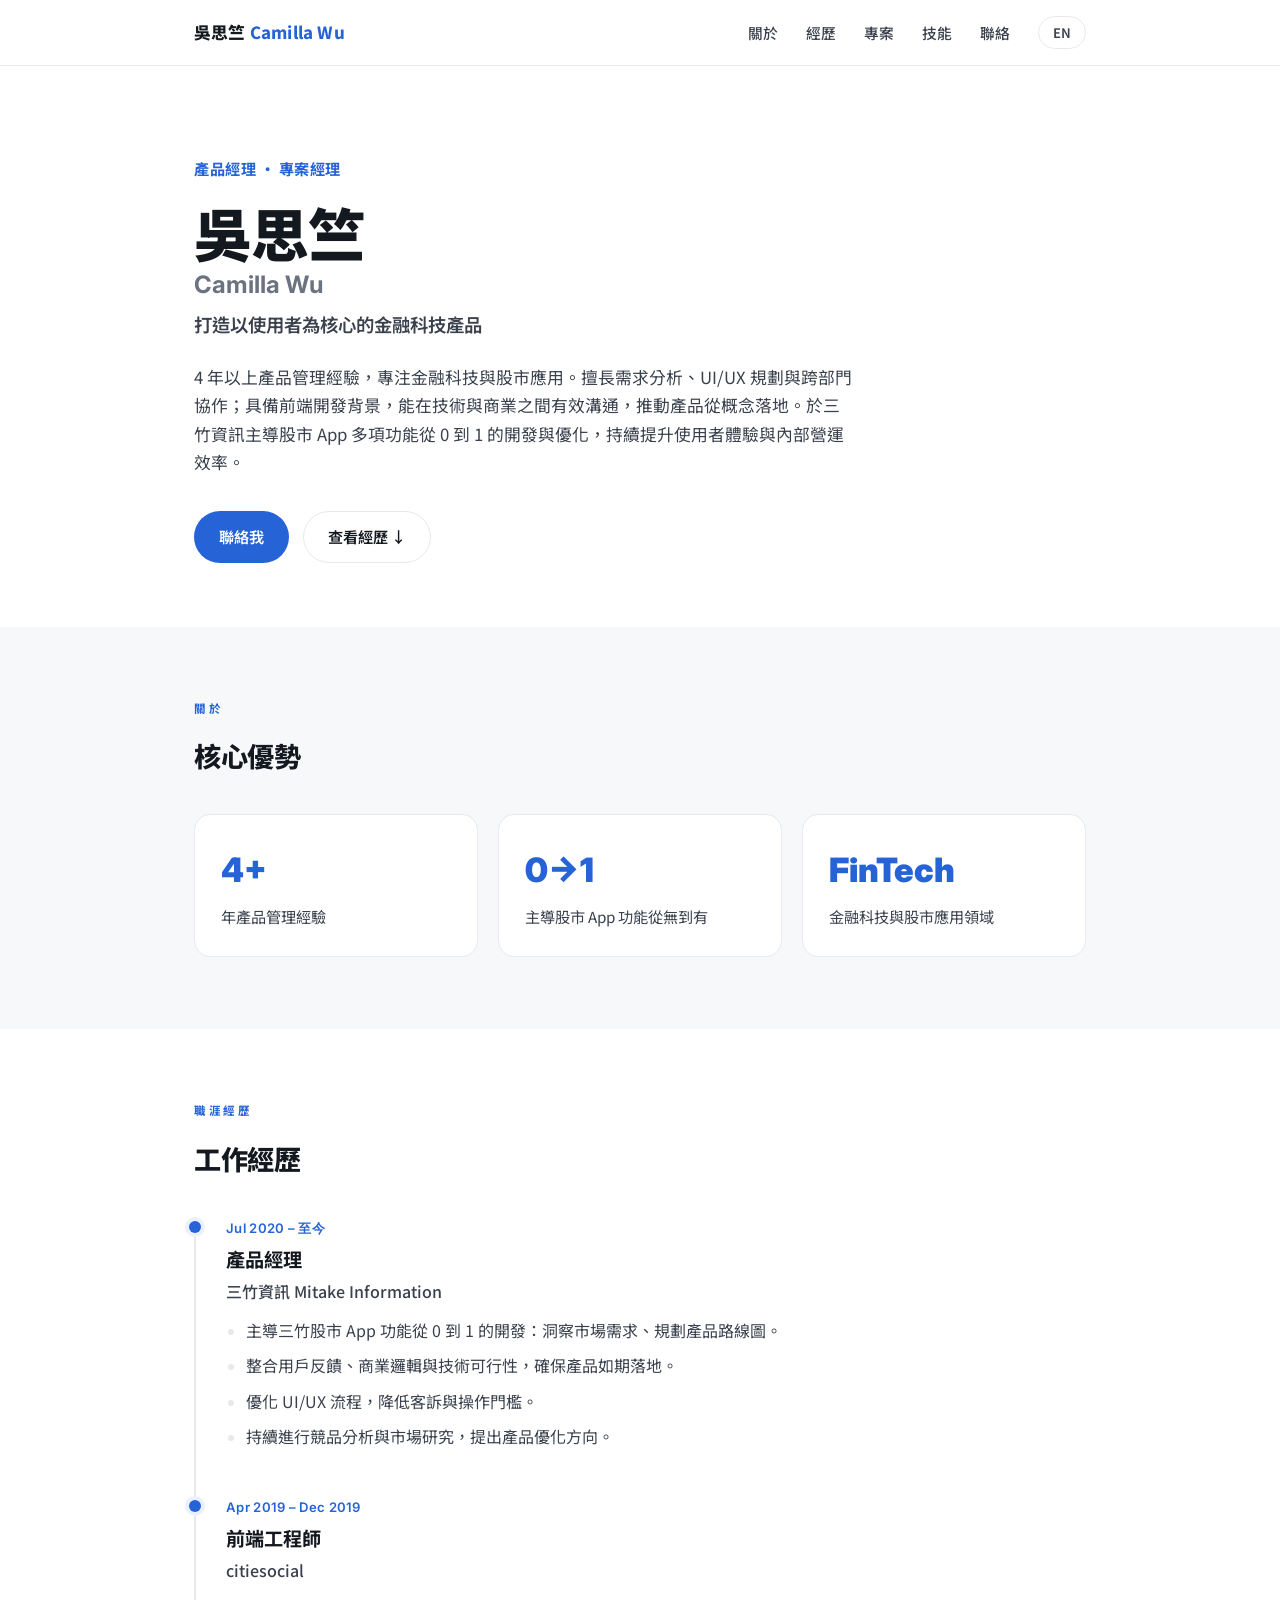
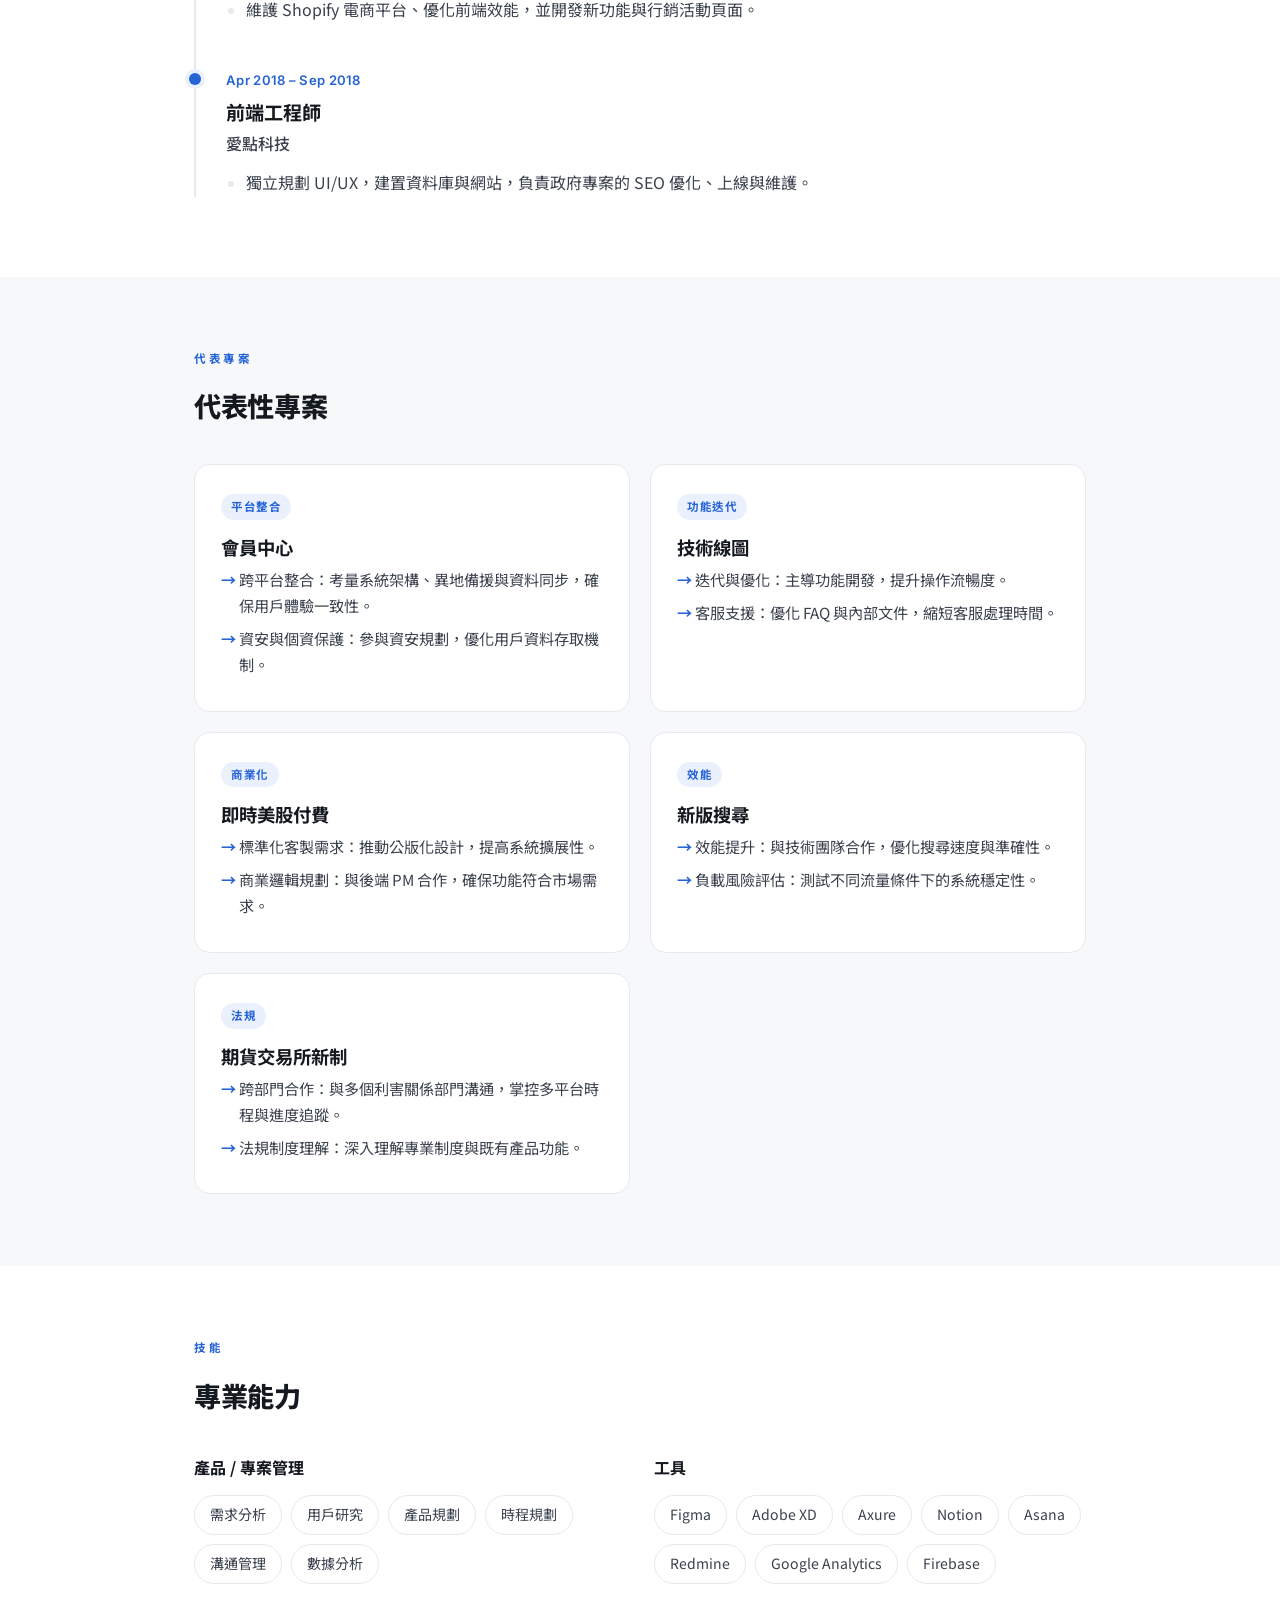
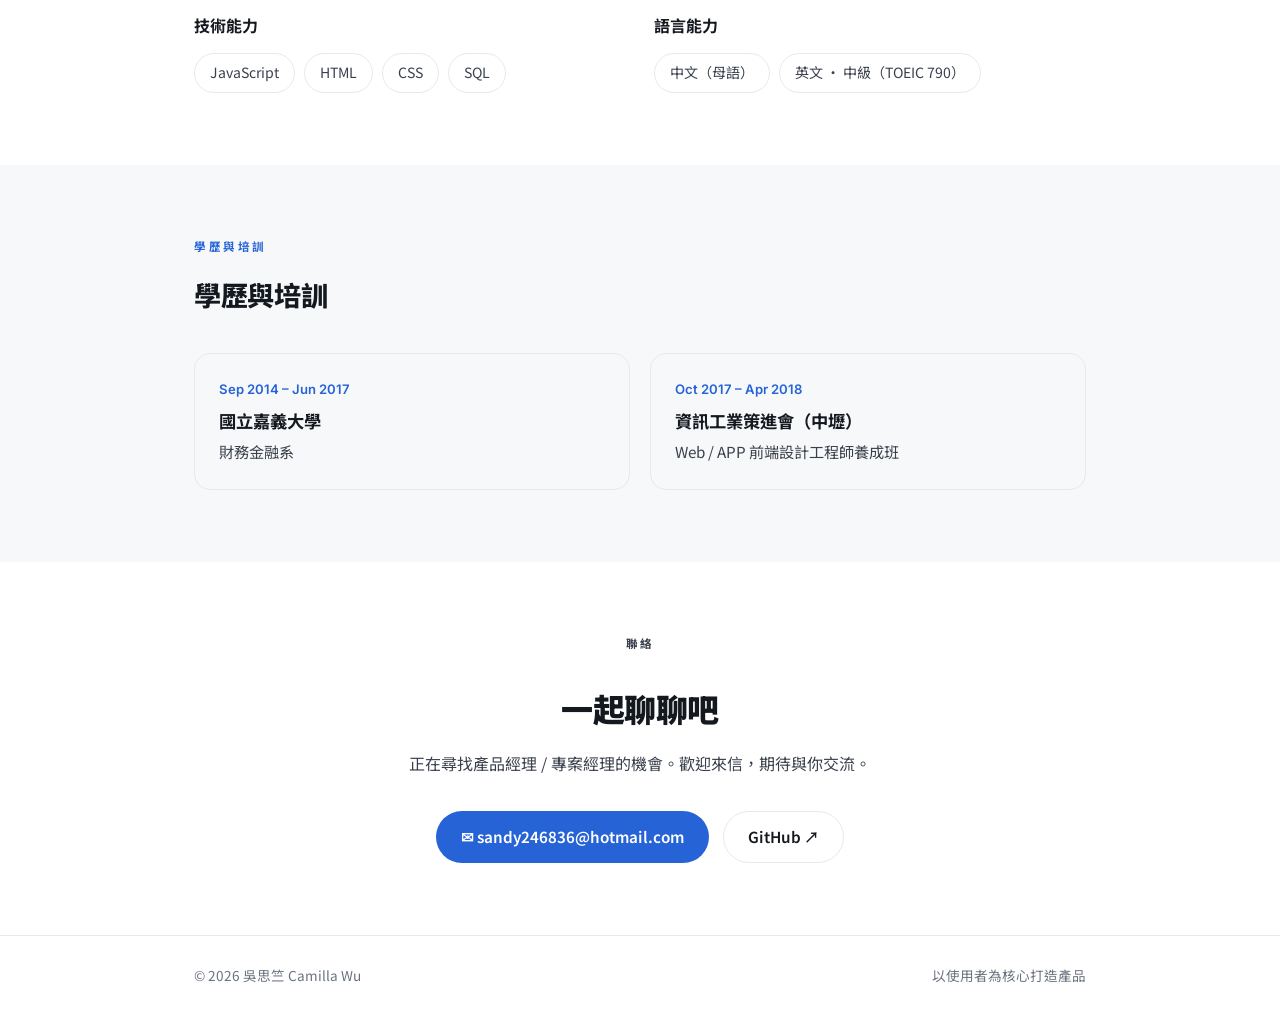
==== index.html @ 2b7de186 "Build personal portfolio site from resume Replace the nav-only skeleton with a complete, responsive " ====
<!DOCTYPE html>
<html lang="zh-Hant">
<head>
    <meta charset="UTF-8">
    <meta name="viewport" content="width=device-width, initial-scale=1.0">
    <meta name="description" content="吳思竺 Camilla Wu — 產品經理 Product Manager。4 年以上金融科技與股市應用產品管理經驗。">
    <title>吳思竺 Camilla Wu — Product Manager</title>
    <link rel="preconnect" href="https://fonts.googleapis.com">
    <link rel="preconnect" href="https://fonts.gstatic.com" crossorigin>
    <link href="https://fonts.googleapis.com/css2?family=Inter:wght@400;500;600;700;800&family=Noto+Sans+TC:wght@400;500;700;900&display=swap" rel="stylesheet">
    <style>
        :root {
            --ink: #14181f;
            --ink-soft: #3a414d;
            --muted: #6b7280;
            --line: #e7e9ee;
            --bg: #ffffff;
            --bg-alt: #f7f8fa;
            --accent: #2563d6;
            --accent-soft: #eaf1fd;
            --radius: 16px;
            --maxw: 940px;
        }
        * { margin: 0; padding: 0; box-sizing: border-box; }
        html { scroll-behavior: smooth; }
        body {
            font-family: "Noto Sans TC", "Inter", -apple-system, BlinkMacSystemFont, "Segoe UI", sans-serif;
            color: var(--ink);
            background: var(--bg);
            line-height: 1.7;
            -webkit-font-smoothing: antialiased;
            text-rendering: optimizeLegibility;
        }
        a { color: inherit; text-decoration: none; }
        ::selection { background: var(--accent-soft); }

        /* ---------- NAV ---------- */
        nav {
            position: sticky; top: 0; z-index: 50;
            background: rgba(255,255,255,0.82);
            backdrop-filter: saturate(180%) blur(12px);
            border-bottom: 1px solid var(--line);
        }
        .nav-inner {
            max-width: var(--maxw); margin: 0 auto;
            padding: 16px 24px;
            display: flex; align-items: center; justify-content: space-between;
        }
        .logo { font-weight: 800; font-size: 1.05rem; letter-spacing: .2px; }
        .logo span { color: var(--accent); }
        .nav-links { display: flex; align-items: center; gap: 28px; list-style: none; }
        .nav-links a { font-size: .92rem; font-weight: 500; color: var(--ink-soft); transition: color .2s; }
        .nav-links a:hover { color: var(--accent); }
        .lang-toggle {
            border: 1px solid var(--line); background: var(--bg);
            border-radius: 999px; padding: 6px 14px; cursor: pointer;
            font-family: inherit; font-size: .82rem; font-weight: 600; color: var(--ink-soft);
            transition: all .2s;
        }
        .lang-toggle:hover { border-color: var(--accent); color: var(--accent); }
        .nav-toggle { display: none; background: none; border: none; cursor: pointer; font-size: 1.4rem; color: var(--ink); }

        /* ---------- LAYOUT ---------- */
        section { max-width: var(--maxw); margin: 0 auto; padding: 72px 24px; }
        .eyebrow {
            text-transform: uppercase; letter-spacing: 2.5px; font-size: .72rem;
            font-weight: 700; color: var(--accent); margin-bottom: 14px;
        }
        h2.section-title { font-size: 1.7rem; font-weight: 800; margin-bottom: 36px; letter-spacing: -.3px; }

        /* ---------- HERO ---------- */
        .hero { padding-top: 90px; padding-bottom: 64px; }
        .hero .kicker { color: var(--accent); font-weight: 700; font-size: .95rem; letter-spacing: .5px; margin-bottom: 18px; }
        .hero h1 { font-size: clamp(2.4rem, 6vw, 3.6rem); line-height: 1.12; font-weight: 900; letter-spacing: -1px; margin-bottom: 10px; }
        .hero h1 .en { display: block; font-family: "Inter", sans-serif; color: var(--muted); font-weight: 700; font-size: clamp(1.1rem, 2.6vw, 1.5rem); letter-spacing: 0; margin-top: 8px; }
        .hero .role { font-size: 1.15rem; font-weight: 600; color: var(--ink-soft); margin-bottom: 22px; }
        .hero .summary { max-width: 660px; color: var(--ink-soft); font-size: 1.05rem; }
        .hero-actions { display: flex; flex-wrap: wrap; gap: 14px; margin-top: 34px; }
        .btn {
            display: inline-flex; align-items: center; gap: 8px;
            padding: 12px 24px; border-radius: 999px; font-weight: 600; font-size: .95rem;
            transition: all .2s; cursor: pointer; border: 1px solid transparent;
        }
        .btn-primary { background: var(--accent); color: #fff; }
        .btn-primary:hover { background: #1d4fb0; transform: translateY(-1px); }
        .btn-ghost { border-color: var(--line); color: var(--ink); }
        .btn-ghost:hover { border-color: var(--accent); color: var(--accent); }

        /* ---------- ABOUT / HIGHLIGHTS ---------- */
        .alt-bg { background: var(--bg-alt); max-width: 100%; }
        .alt-bg > .inner { max-width: var(--maxw); margin: 0 auto; padding: 72px 24px; }
        .highlights { display: grid; grid-template-columns: repeat(3, 1fr); gap: 20px; }
        .stat { background: var(--bg); border: 1px solid var(--line); border-radius: var(--radius); padding: 26px; }
        .stat .num { font-size: 2.1rem; font-weight: 900; color: var(--accent); font-family: "Inter", sans-serif; }
        .stat .label { font-size: .95rem; color: var(--ink-soft); margin-top: 6px; }

        /* ---------- EXPERIENCE TIMELINE ---------- */
        .timeline { position: relative; }
        .job { position: relative; padding: 0 0 38px 30px; border-left: 2px solid var(--line); }
        .job:last-child { padding-bottom: 0; }
        .job::before {
            content: ""; position: absolute; left: -7px; top: 4px;
            width: 12px; height: 12px; border-radius: 50%; background: var(--accent);
            box-shadow: 0 0 0 4px var(--accent-soft);
        }
        .job .when { font-size: .82rem; font-weight: 600; color: var(--accent); font-family: "Inter", sans-serif; letter-spacing: .3px; }
        .job h3 { font-size: 1.2rem; font-weight: 700; margin: 4px 0 2px; }
        .job .co { color: var(--ink-soft); font-weight: 500; margin-bottom: 12px; }
        .job ul { list-style: none; }
        .job li { position: relative; padding-left: 20px; margin-bottom: 8px; color: var(--ink-soft); }
        .job li::before { content: ""; position: absolute; left: 2px; top: 12px; width: 6px; height: 6px; border-radius: 50%; background: var(--line); }

        /* ---------- PROJECTS ---------- */
        .projects { display: grid; grid-template-columns: repeat(2, 1fr); gap: 20px; }
        .card {
            border: 1px solid var(--line); border-radius: var(--radius); padding: 26px;
            background: var(--bg); transition: all .25s;
        }
        .card:hover { border-color: var(--accent); transform: translateY(-3px); box-shadow: 0 12px 30px -16px rgba(37,99,214,.35); }
        .card h3 { font-size: 1.15rem; font-weight: 700; margin-bottom: 4px; }
        .card .tag { display: inline-block; font-size: .72rem; font-weight: 700; letter-spacing: .5px; text-transform: uppercase; color: var(--accent); background: var(--accent-soft); padding: 3px 10px; border-radius: 999px; margin-bottom: 12px; }
        .card ul { list-style: none; }
        .card li { position: relative; padding-left: 18px; margin-bottom: 7px; font-size: .95rem; color: var(--ink-soft); }
        .card li::before { content: "→"; position: absolute; left: 0; color: var(--accent); font-weight: 700; }

        /* ---------- SKILLS ---------- */
        .skills-grid { display: grid; grid-template-columns: repeat(2, 1fr); gap: 28px; }
        .skill-group h3 { font-size: 1rem; font-weight: 700; margin-bottom: 14px; display: flex; align-items: center; gap: 8px; }
        .chips { display: flex; flex-wrap: wrap; gap: 9px; }
        .chip { border: 1px solid var(--line); border-radius: 999px; padding: 7px 15px; font-size: .88rem; color: var(--ink-soft); background: var(--bg); transition: all .2s; }
        .chip:hover { border-color: var(--accent); color: var(--accent); }

        /* ---------- EDUCATION ---------- */
        .edu { display: grid; grid-template-columns: repeat(2, 1fr); gap: 20px; }
        .edu-item { border: 1px solid var(--line); border-radius: var(--radius); padding: 24px; }
        .edu-item .when { font-size: .82rem; font-weight: 600; color: var(--accent); font-family: "Inter", sans-serif; }
        .edu-item h3 { font-size: 1.08rem; font-weight: 700; margin: 6px 0 3px; }
        .edu-item p { color: var(--ink-soft); font-size: .95rem; }

        /* ---------- CONTACT ---------- */
        .contact { text-align: center; }
        .contact h2 { font-size: 2rem; font-weight: 900; letter-spacing: -.5px; margin-bottom: 14px; }
        .contact p { color: var(--ink-soft); max-width: 520px; margin: 0 auto 28px; }

        /* ---------- FOOTER ---------- */
        footer { border-top: 1px solid var(--line); }
        .footer-inner { max-width: var(--maxw); margin: 0 auto; padding: 28px 24px; display: flex; justify-content: space-between; align-items: center; color: var(--muted); font-size: .85rem; flex-wrap: wrap; gap: 10px; }

        /* ---------- LANG ---------- */
        [data-en] .zh { display: none; }
        [data-en] .en-only { display: revert; }
        .en-only { display: none; }

        /* ---------- REVEAL ---------- */
        .reveal { opacity: 0; transform: translateY(16px); transition: opacity .6s ease, transform .6s ease; }
        .reveal.in { opacity: 1; transform: none; }

        /* ---------- RESPONSIVE ---------- */
        @media (max-width: 760px) {
            .nav-links { position: fixed; inset: 60px 0 auto 0; flex-direction: column; background: var(--bg); border-bottom: 1px solid var(--line); padding: 20px 24px; gap: 18px; display: none; }
            .nav-links.open { display: flex; }
            .nav-toggle { display: block; }
            .highlights, .projects, .skills-grid, .edu { grid-template-columns: 1fr; }
            section, .alt-bg > .inner { padding: 56px 22px; }
        }
    </style>
</head>
<body>
    <nav>
        <div class="nav-inner">
            <a href="#top" class="logo">吳思竺 <span>Camilla Wu</span></a>
            <button class="nav-toggle" aria-label="Menu" id="navToggle">☰</button>
            <ul class="nav-links" id="navLinks">
                <li><a href="#about"><span class="zh">關於</span><span class="en-only">About</span></a></li>
                <li><a href="#experience"><span class="zh">經歷</span><span class="en-only">Experience</span></a></li>
                <li><a href="#projects"><span class="zh">專案</span><span class="en-only">Projects</span></a></li>
                <li><a href="#skills"><span class="zh">技能</span><span class="en-only">Skills</span></a></li>
                <li><a href="#contact"><span class="zh">聯絡</span><span class="en-only">Contact</span></a></li>
                <li><button class="lang-toggle" id="langToggle">EN</button></li>
            </ul>
        </div>
    </nav>

    <!-- HERO -->
    <section class="hero" id="top">
        <p class="kicker reveal"><span class="zh">產品經理 · 專案經理</span><span class="en-only">Product Manager · Project Manager</span></p>
        <h1 class="reveal">
            <span class="zh">吳思竺</span><span class="en-only">Camilla Wu</span>
            <span class="en zh">Camilla Wu</span>
        </h1>
        <p class="role reveal"><span class="zh">打造以使用者為核心的金融科技產品</span><span class="en-only">Building user-centred fintech products</span></p>
        <p class="summary reveal">
            <span class="zh">4 年以上產品管理經驗，專注金融科技與股市應用。擅長需求分析、UI/UX 規劃與跨部門協作；具備前端開發背景，能在技術與商業之間有效溝通，推動產品從概念落地。於三竹資訊主導股市 App 多項功能從 0 到 1 的開發與優化，持續提升使用者體驗與內部營運效率。</span>
            <span class="en-only">Product manager with 4+ years of experience across fintech and stock-market applications. I specialise in requirement analysis, UI/UX planning, and cross-functional collaboration. With a front-end engineering background, I bridge technical and business needs to ship products from concept to launch — leading the 0-to-1 development and optimisation of multiple features for a stock-trading app at Mitake Information.</span>
        </p>
        <div class="hero-actions reveal">
            <a href="#contact" class="btn btn-primary"><span class="zh">聯絡我</span><span class="en-only">Get in touch</span></a>
            <a href="#experience" class="btn btn-ghost"><span class="zh">查看經歷 ↓</span><span class="en-only">View experience ↓</span></a>
        </div>
    </section>

    <!-- HIGHLIGHTS -->
    <div class="alt-bg" id="about">
        <div class="inner">
            <p class="eyebrow reveal"><span class="zh">關於</span><span class="en-only">About</span></p>
            <h2 class="section-title reveal"><span class="zh">核心優勢</span><span class="en-only">At a glance</span></h2>
            <div class="highlights">
                <div class="stat reveal">
                    <div class="num">4+</div>
                    <div class="label"><span class="zh">年產品管理經驗</span><span class="en-only">years in product management</span></div>
                </div>
                <div class="stat reveal">
                    <div class="num">0→1</div>
                    <div class="label"><span class="zh">主導股市 App 功能從無到有</span><span class="en-only">led features from scratch to launch</span></div>
                </div>
                <div class="stat reveal">
                    <div class="num">FinTech</div>
                    <div class="label"><span class="zh">金融科技與股市應用領域</span><span class="en-only">fintech & stock-market domain</span></div>
                </div>
            </div>
        </div>
    </div>

    <!-- EXPERIENCE -->
    <section id="experience">
        <p class="eyebrow reveal"><span class="zh">職涯經歷</span><span class="en-only">Experience</span></p>
        <h2 class="section-title reveal"><span class="zh">工作經歷</span><span class="en-only">Where I've worked</span></h2>
        <div class="timeline">
            <div class="job reveal">
                <div class="when">Jul 2020 – <span class="zh">至今</span><span class="en-only">Present</span></div>
                <h3><span class="zh">產品經理</span><span class="en-only">Product Manager</span></h3>
                <div class="co"><span class="zh">三竹資訊 Mitake Information</span><span class="en-only">Mitake Information</span></div>
                <ul>
                    <li><span class="zh">主導三竹股市 App 功能從 0 到 1 的開發：洞察市場需求、規劃產品路線圖。</span><span class="en-only">Led 0-to-1 development of features for the Mitake stock app — surfacing market needs and owning the product roadmap.</span></li>
                    <li><span class="zh">整合用戶反饋、商業邏輯與技術可行性，確保產品如期落地。</span><span class="en-only">Balanced user feedback, business logic, and technical feasibility to ship on schedule.</span></li>
                    <li><span class="zh">優化 UI/UX 流程，降低客訴與操作門檻。</span><span class="en-only">Refined UI/UX flows, reducing support tickets and friction for users.</span></li>
                    <li><span class="zh">持續進行競品分析與市場研究，提出產品優化方向。</span><span class="en-only">Ran ongoing competitive analysis and market research to drive product improvements.</span></li>
                </ul>
            </div>
            <div class="job reveal">
                <div class="when">Apr 2019 – Dec 2019</div>
                <h3><span class="zh">前端工程師</span><span class="en-only">Front-End Engineer</span></h3>
                <div class="co">citiesocial</div>
                <ul>
                    <li><span class="zh">維護 Shopify 電商平台、優化前端效能，並開發新功能與行銷活動頁面。</span><span class="en-only">Maintained a Shopify e-commerce platform, optimised front-end performance, and built new features and campaign pages.</span></li>
                </ul>
            </div>
            <div class="job reveal">
                <div class="when">Apr 2018 – Sep 2018</div>
                <h3><span class="zh">前端工程師</span><span class="en-only">Front-End Engineer</span></h3>
                <div class="co"><span class="zh">愛點科技</span><span class="en-only">iDott</span></div>
                <ul>
                    <li><span class="zh">獨立規劃 UI/UX，建置資料庫與網站，負責政府專案的 SEO 優化、上線與維護。</span><span class="en-only">Independently designed UI/UX, built the database and website, and handled SEO, launch, and maintenance for a government project.</span></li>
                </ul>
            </div>
        </div>
    </section>

    <!-- PROJECTS -->
    <div class="alt-bg" id="projects">
        <div class="inner">
            <p class="eyebrow reveal"><span class="zh">代表專案</span><span class="en-only">Selected work</span></p>
            <h2 class="section-title reveal"><span class="zh">代表性專案</span><span class="en-only">Featured projects</span></h2>
            <div class="projects">
                <div class="card reveal">
                    <span class="tag"><span class="zh">平台整合</span><span class="en-only">Platform</span></span>
                    <h3><span class="zh">會員中心</span><span class="en-only">Member Center</span></h3>
                    <ul>
                        <li><span class="zh">跨平台整合：考量系統架構、異地備援與資料同步，確保用戶體驗一致性。</span><span class="en-only">Cross-platform integration — accounting for architecture, disaster recovery, and data sync for a consistent experience.</span></li>
                        <li><span class="zh">資安與個資保護：參與資安規劃，優化用戶資料存取機制。</span><span class="en-only">Contributed to security planning and improved how user data is accessed and protected.</span></li>
                    </ul>
                </div>
                <div class="card reveal">
                    <span class="tag"><span class="zh">功能迭代</span><span class="en-only">Iteration</span></span>
                    <h3><span class="zh">技術線圖</span><span class="en-only">Technical Charts</span></h3>
                    <ul>
                        <li><span class="zh">迭代與優化：主導功能開發，提升操作流暢度。</span><span class="en-only">Led iterative feature development to make interactions smoother.</span></li>
                        <li><span class="zh">客服支援：優化 FAQ 與內部文件，縮短客服處理時間。</span><span class="en-only">Improved FAQs and internal docs, cutting support handling time.</span></li>
                    </ul>
                </div>
                <div class="card reveal">
                    <span class="tag"><span class="zh">商業化</span><span class="en-only">Monetisation</span></span>
                    <h3><span class="zh">即時美股付費</span><span class="en-only">Real-Time US Stocks (Paid)</span></h3>
                    <ul>
                        <li><span class="zh">標準化客製需求：推動公版化設計，提高系統擴展性。</span><span class="en-only">Standardised custom requests through a reusable template design to improve scalability.</span></li>
                        <li><span class="zh">商業邏輯規劃：與後端 PM 合作，確保功能符合市場需求。</span><span class="en-only">Partnered with the back-end PM to align business logic with market demand.</span></li>
                    </ul>
                </div>
                <div class="card reveal">
                    <span class="tag"><span class="zh">效能</span><span class="en-only">Performance</span></span>
                    <h3><span class="zh">新版搜尋</span><span class="en-only">New Search</span></h3>
                    <ul>
                        <li><span class="zh">效能提升：與技術團隊合作，優化搜尋速度與準確性。</span><span class="en-only">Worked with engineering to improve search speed and accuracy.</span></li>
                        <li><span class="zh">負載風險評估：測試不同流量條件下的系統穩定性。</span><span class="en-only">Assessed load risk by testing stability under varying traffic conditions.</span></li>
                    </ul>
                </div>
                <div class="card reveal">
                    <span class="tag"><span class="zh">法規</span><span class="en-only">Compliance</span></span>
                    <h3><span class="zh">期貨交易所新制</span><span class="en-only">Futures Exchange Regulation</span></h3>
                    <ul>
                        <li><span class="zh">跨部門合作：與多個利害關係部門溝通，掌控多平台時程與進度追蹤。</span><span class="en-only">Coordinated multiple stakeholder teams, owning multi-platform timelines and progress tracking.</span></li>
                        <li><span class="zh">法規制度理解：深入理解專業制度與既有產品功能。</span><span class="en-only">Built deep understanding of the new regulation and existing product capabilities.</span></li>
                    </ul>
                </div>
            </div>
        </div>
    </div>

    <!-- SKILLS -->
    <section id="skills">
        <p class="eyebrow reveal"><span class="zh">技能</span><span class="en-only">Skills</span></p>
        <h2 class="section-title reveal"><span class="zh">專業能力</span><span class="en-only">What I bring</span></h2>
        <div class="skills-grid">
            <div class="skill-group reveal">
                <h3><span class="zh">產品 / 專案管理</span><span class="en-only">Product / Project Management</span></h3>
                <div class="chips">
                    <span class="chip"><span class="zh">需求分析</span><span class="en-only">Requirement analysis</span></span>
                    <span class="chip"><span class="zh">用戶研究</span><span class="en-only">User research</span></span>
                    <span class="chip"><span class="zh">產品規劃</span><span class="en-only">Product planning</span></span>
                    <span class="chip"><span class="zh">時程規劃</span><span class="en-only">Roadmapping</span></span>
                    <span class="chip"><span class="zh">溝通管理</span><span class="en-only">Stakeholder comms</span></span>
                    <span class="chip"><span class="zh">數據分析</span><span class="en-only">Data analysis</span></span>
                </div>
            </div>
            <div class="skill-group reveal">
                <h3><span class="zh">工具</span><span class="en-only">Tools</span></h3>
                <div class="chips">
                    <span class="chip">Figma</span>
                    <span class="chip">Adobe XD</span>
                    <span class="chip">Axure</span>
                    <span class="chip">Notion</span>
                    <span class="chip">Asana</span>
                    <span class="chip">Redmine</span>
                    <span class="chip">Google Analytics</span>
                    <span class="chip">Firebase</span>
                </div>
            </div>
            <div class="skill-group reveal">
                <h3><span class="zh">技術能力</span><span class="en-only">Technical</span></h3>
                <div class="chips">
                    <span class="chip">JavaScript</span>
                    <span class="chip">HTML</span>
                    <span class="chip">CSS</span>
                    <span class="chip">SQL</span>
                </div>
            </div>
            <div class="skill-group reveal">
                <h3><span class="zh">語言能力</span><span class="en-only">Languages</span></h3>
                <div class="chips">
                    <span class="chip"><span class="zh">中文（母語）</span><span class="en-only">Mandarin (Native)</span></span>
                    <span class="chip"><span class="zh">英文 · 中級（TOEIC 790）</span><span class="en-only">English · Intermediate (TOEIC 790)</span></span>
                </div>
            </div>
        </div>
    </section>

    <!-- EDUCATION -->
    <div class="alt-bg">
        <div class="inner">
            <p class="eyebrow reveal"><span class="zh">學歷與培訓</span><span class="en-only">Education</span></p>
            <h2 class="section-title reveal"><span class="zh">學歷與培訓</span><span class="en-only">Education & training</span></h2>
            <div class="edu">
                <div class="edu-item reveal">
                    <div class="when">Sep 2014 – Jun 2017</div>
                    <h3><span class="zh">國立嘉義大學</span><span class="en-only">National Chiayi University</span></h3>
                    <p><span class="zh">財務金融系</span><span class="en-only">B.B.A. in Finance</span></p>
                </div>
                <div class="edu-item reveal">
                    <div class="when">Oct 2017 – Apr 2018</div>
                    <h3><span class="zh">資訊工業策進會（中壢）</span><span class="en-only">Institute for Information Industry (Zhongli)</span></h3>
                    <p><span class="zh">Web / APP 前端設計工程師養成班</span><span class="en-only">Web / App Front-End Engineer Program</span></p>
                </div>
            </div>
        </div>
    </div>

    <!-- CONTACT -->
    <section class="contact" id="contact">
        <p class="eyebrow reveal"><span class="zh">聯絡</span><span class="en-only">Contact</span></p>
        <h2 class="reveal"><span class="zh">一起聊聊吧</span><span class="en-only">Let's talk</span></h2>
        <p class="reveal"><span class="zh">正在尋找產品經理 / 專案經理的機會。歡迎來信，期待與你交流。</span><span class="en-only">Open to product / project management opportunities. Feel free to reach out — I'd love to connect.</span></p>
        <div class="hero-actions reveal" style="justify-content:center;">
            <a href="mailto:sandy246836@hotmail.com" class="btn btn-primary">✉ sandy246836@hotmail.com</a>
            <a href="https://github.com/CamillaWu" target="_blank" rel="noopener" class="btn btn-ghost">GitHub ↗</a>
        </div>
    </section>

    <footer>
        <div class="footer-inner">
            <span>© <span id="year"></span> 吳思竺 Camilla Wu</span>
            <span><span class="zh">以使用者為核心打造產品</span><span class="en-only">Built with care.</span></span>
        </div>
    </footer>

    <script>
        // Year
        document.getElementById('year').textContent = new Date().getFullYear();

        // Mobile nav
        const navToggle = document.getElementById('navToggle');
        const navLinks = document.getElementById('navLinks');
        navToggle.addEventListener('click', () => navLinks.classList.toggle('open'));
        navLinks.querySelectorAll('a').forEach(a => a.addEventListener('click', () => navLinks.classList.remove('open')));

        // Language toggle (persisted)
        const langToggle = document.getElementById('langToggle');
        function setLang(en) {
            const html = document.documentElement;
            if (en) { html.setAttribute('data-en', ''); html.setAttribute('lang', 'en'); langToggle.textContent = '中'; }
            else { html.removeAttribute('data-en'); html.setAttribute('lang', 'zh-Hant'); langToggle.textContent = 'EN'; }
            try { localStorage.setItem('lang', en ? 'en' : 'zh'); } catch (e) {}
        }
        langToggle.addEventListener('click', () => setLang(!document.documentElement.hasAttribute('data-en')));
        try { if (localStorage.getItem('lang') === 'en') setLang(true); } catch (e) {}

        // Scroll reveal
        const io = new IntersectionObserver((entries) => {
            entries.forEach(e => { if (e.isIntersecting) { e.target.classList.add('in'); io.unobserve(e.target); } });
        }, { threshold: 0.12 });
        document.querySelectorAll('.reveal').forEach(el => io.observe(el));
    </script>
</body>
</html>
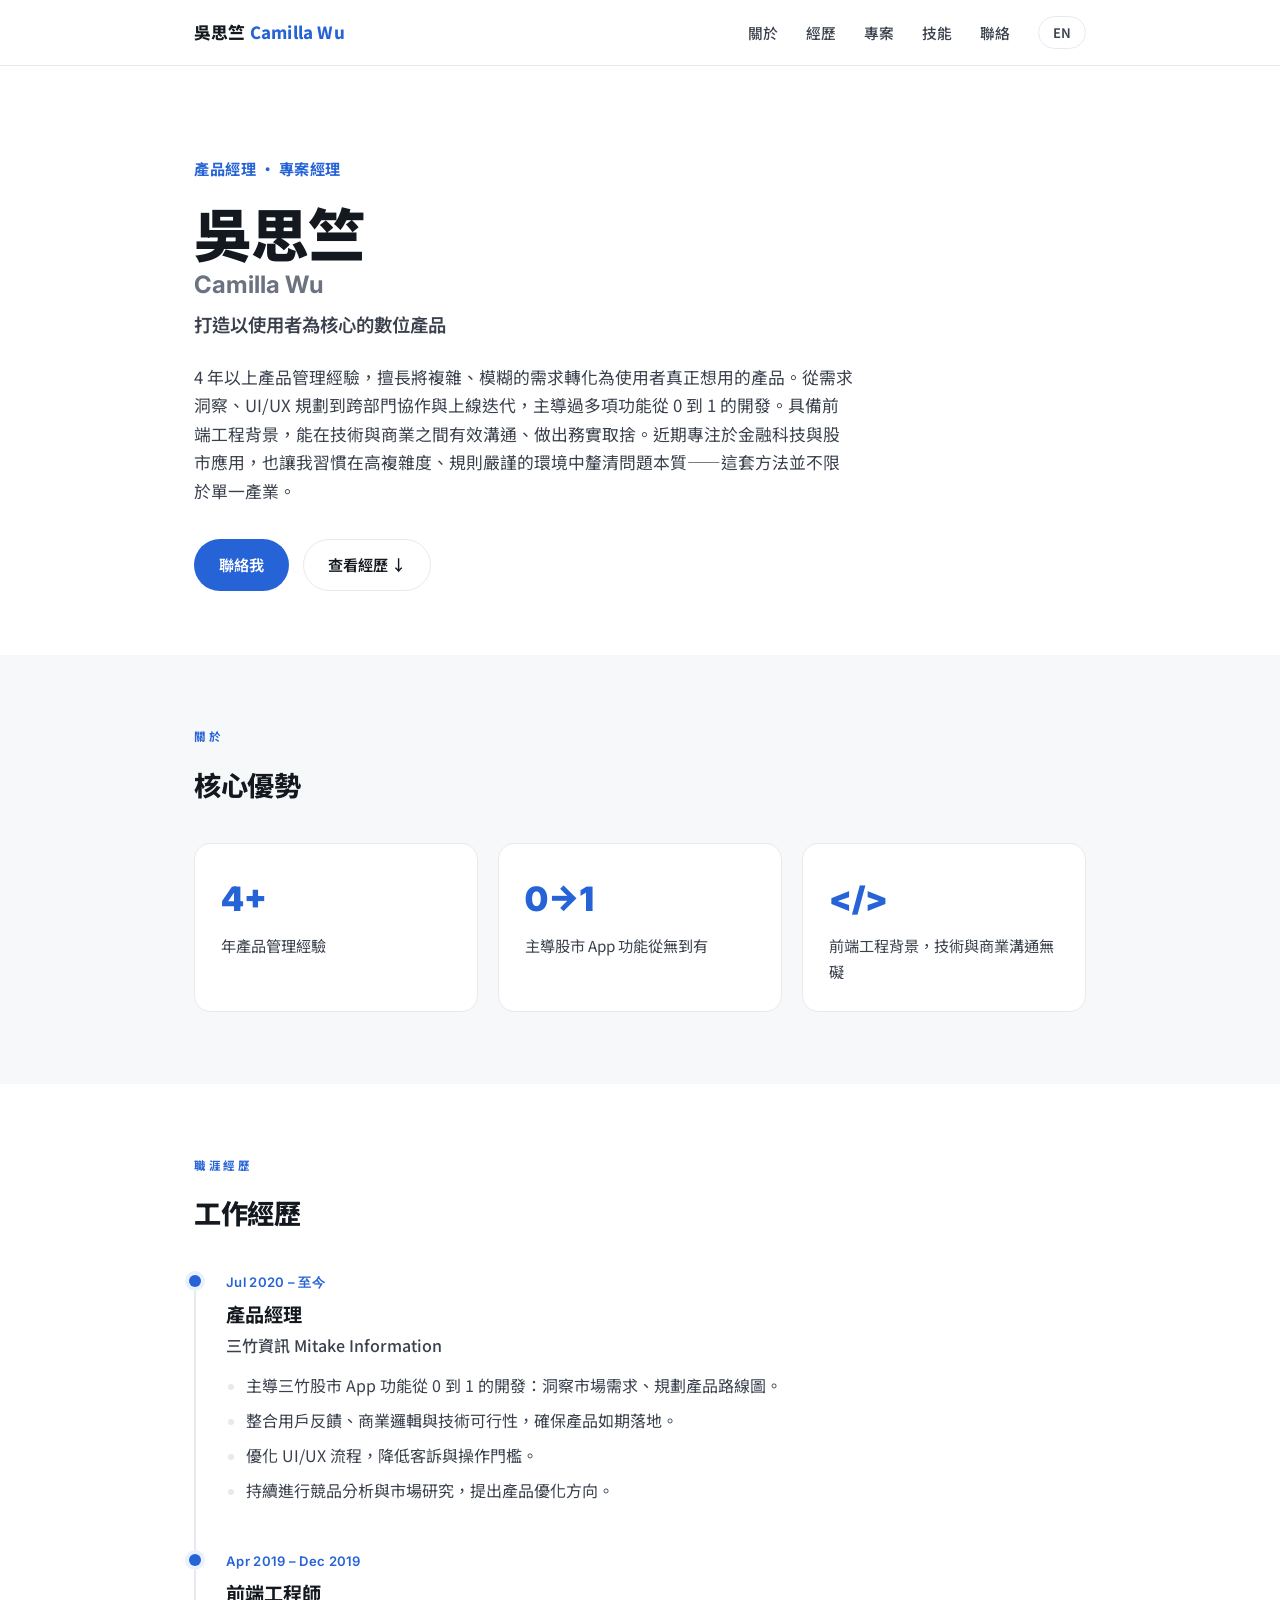
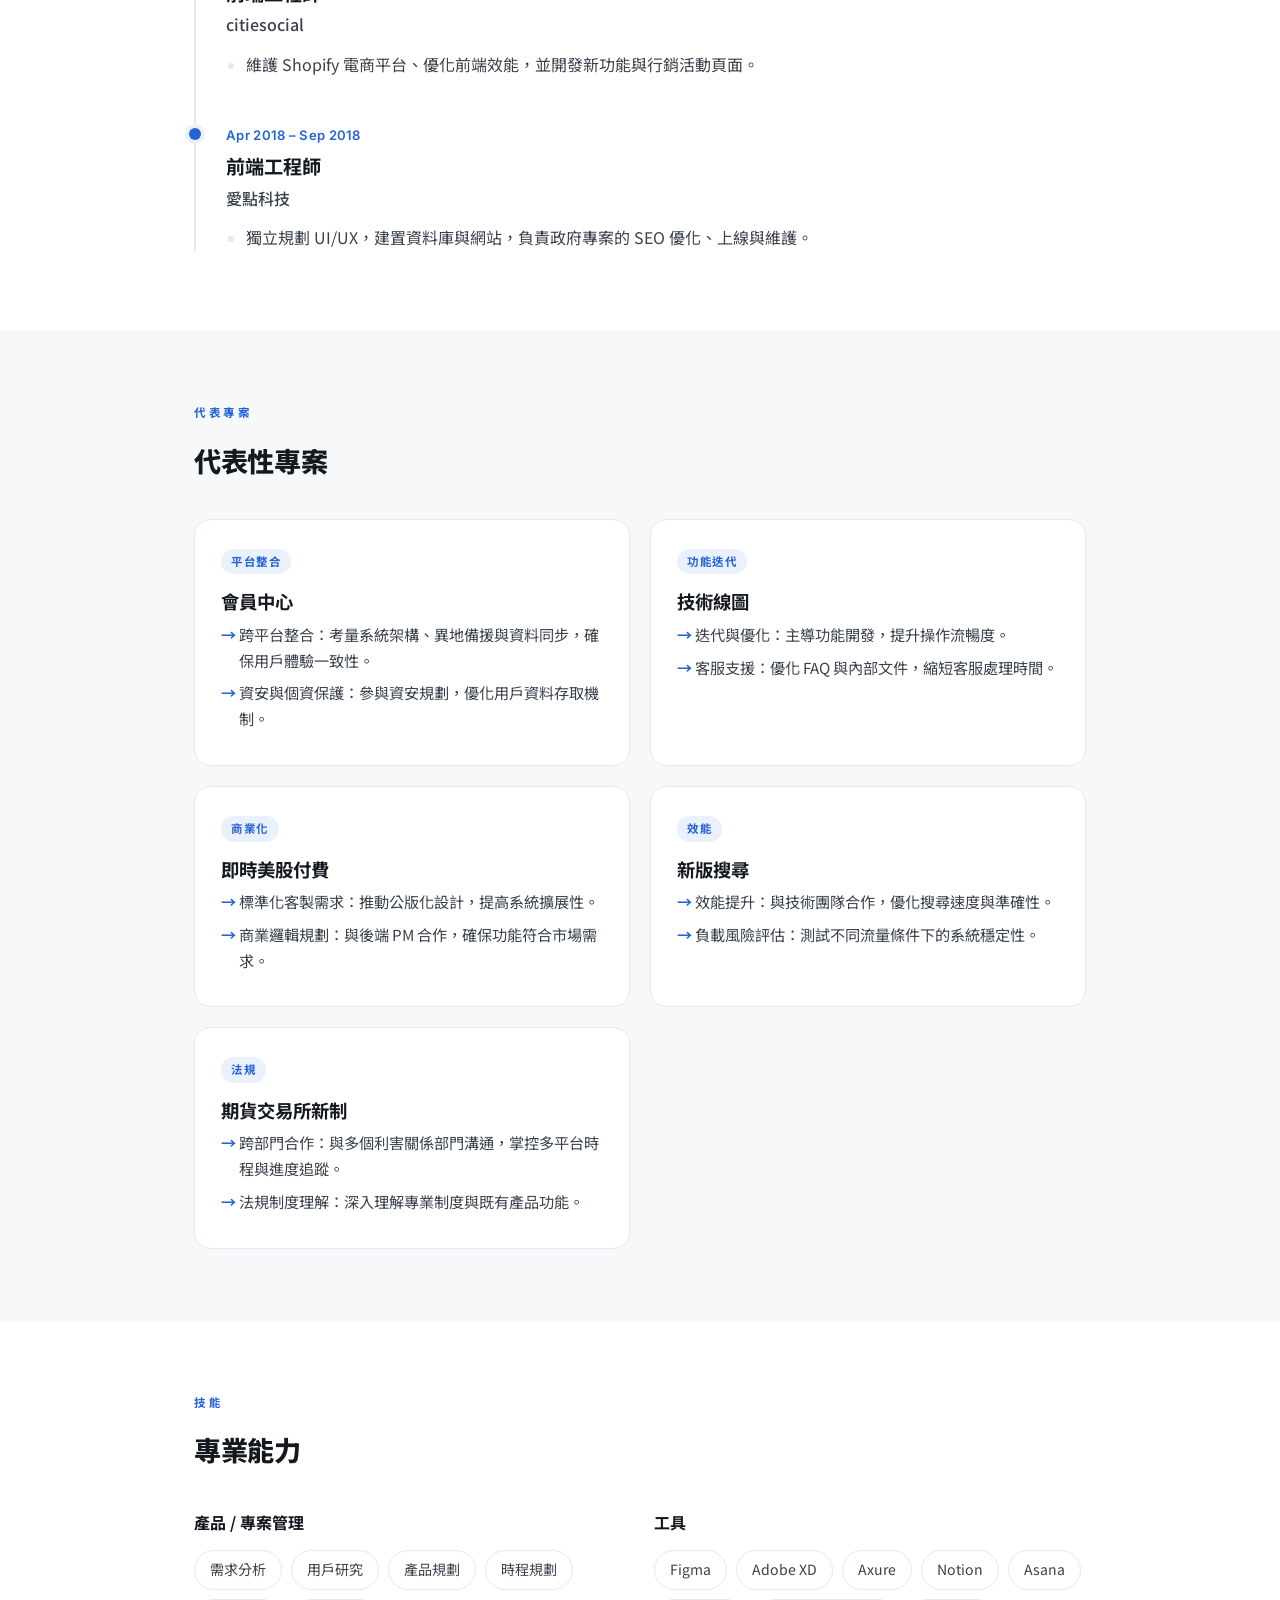
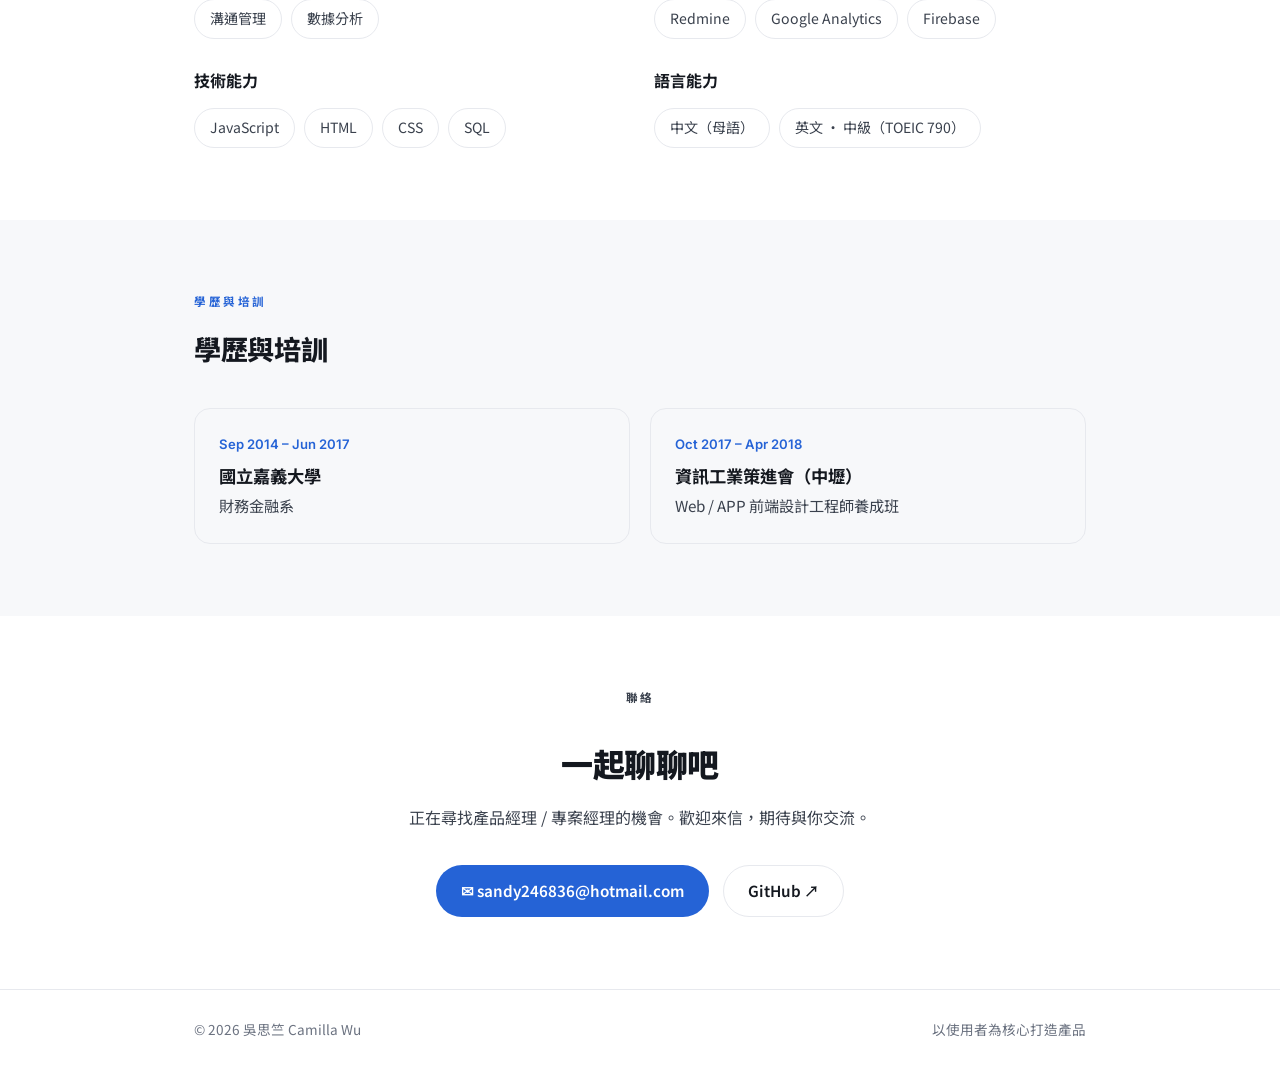
==== commit 40ec28c7: "Reframe positioning from fintech-specific to versatile PM Lead with transferable strengths (0->1 del" ====
--- a/index.html
+++ b/index.html
@@ -3,7 +3,7 @@
 <head>
     <meta charset="UTF-8">
     <meta name="viewport" content="width=device-width, initial-scale=1.0">
-    <meta name="description" content="吳思竺 Camilla Wu — 產品經理 Product Manager。4 年以上金融科技與股市應用產品管理經驗。">
+    <meta name="description" content="吳思竺 Camilla Wu — 產品經理 Product Manager。4 年以上產品管理經驗，專長 0→1 產品開發、UX 規劃與跨部門協作。">
     <title>吳思竺 Camilla Wu — Product Manager</title>
     <link rel="preconnect" href="https://fonts.googleapis.com">
     <link rel="preconnect" href="https://fonts.gstatic.com" crossorigin>
@@ -188,10 +188,10 @@
             <span class="zh">吳思竺</span><span class="en-only">Camilla Wu</span>
             <span class="en zh">Camilla Wu</span>
         </h1>
-        <p class="role reveal"><span class="zh">打造以使用者為核心的金融科技產品</span><span class="en-only">Building user-centred fintech products</span></p>
+        <p class="role reveal"><span class="zh">打造以使用者為核心的數位產品</span><span class="en-only">Building user-centred digital products</span></p>
         <p class="summary reveal">
-            <span class="zh">4 年以上產品管理經驗，專注金融科技與股市應用。擅長需求分析、UI/UX 規劃與跨部門協作；具備前端開發背景，能在技術與商業之間有效溝通，推動產品從概念落地。於三竹資訊主導股市 App 多項功能從 0 到 1 的開發與優化，持續提升使用者體驗與內部營運效率。</span>
-            <span class="en-only">Product manager with 4+ years of experience across fintech and stock-market applications. I specialise in requirement analysis, UI/UX planning, and cross-functional collaboration. With a front-end engineering background, I bridge technical and business needs to ship products from concept to launch — leading the 0-to-1 development and optimisation of multiple features for a stock-trading app at Mitake Information.</span>
+            <span class="zh">4 年以上產品管理經驗，擅長將複雜、模糊的需求轉化為使用者真正想用的產品。從需求洞察、UI/UX 規劃到跨部門協作與上線迭代，主導過多項功能從 0 到 1 的開發。具備前端工程背景，能在技術與商業之間有效溝通、做出務實取捨。近期專注於金融科技與股市應用，也讓我習慣在高複雜度、規則嚴謹的環境中釐清問題本質——這套方法並不限於單一產業。</span>
+            <span class="en-only">Product manager with 4+ years of experience turning complex, ambiguous requirements into products people actually want to use. I own the full cycle — from user insight and UI/UX planning to cross-functional delivery and iteration — and have led multiple features from 0 to 1. With a front-end engineering background, I bridge technical and business needs and make pragmatic trade-offs. My most recent focus has been fintech and stock-market apps, which sharpened my ability to untangle high-stakes, tightly-regulated problems — an approach that travels across industries and product types.</span>
         </p>
         <div class="hero-actions reveal">
             <a href="#contact" class="btn btn-primary"><span class="zh">聯絡我</span><span class="en-only">Get in touch</span></a>
@@ -214,8 +214,8 @@
                     <div class="label"><span class="zh">主導股市 App 功能從無到有</span><span class="en-only">led features from scratch to launch</span></div>
                 </div>
                 <div class="stat reveal">
-                    <div class="num">FinTech</div>
-                    <div class="label"><span class="zh">金融科技與股市應用領域</span><span class="en-only">fintech & stock-market domain</span></div>
+                    <div class="num">&lt;/&gt;</div>
+                    <div class="label"><span class="zh">前端工程背景，技術與商業溝通無礙</span><span class="en-only">engineering background bridging tech & business</span></div>
                 </div>
             </div>
         </div>
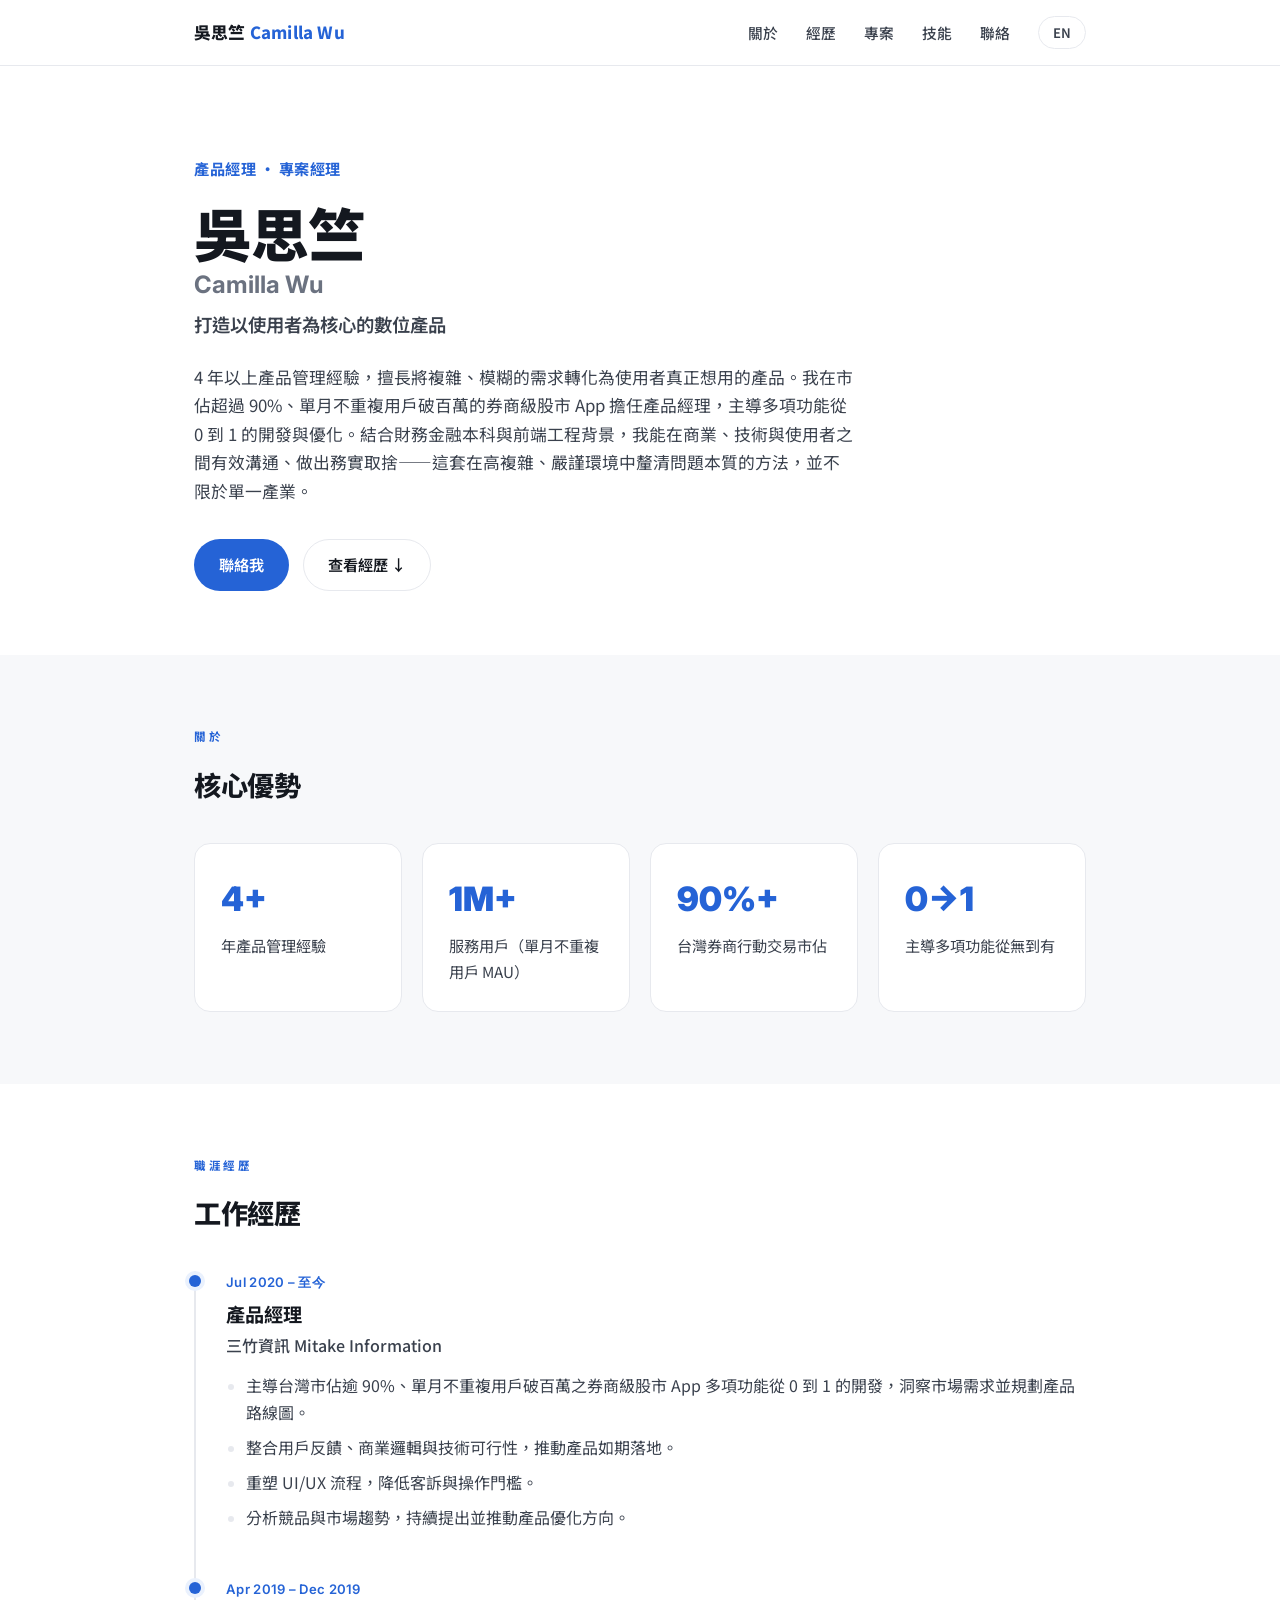
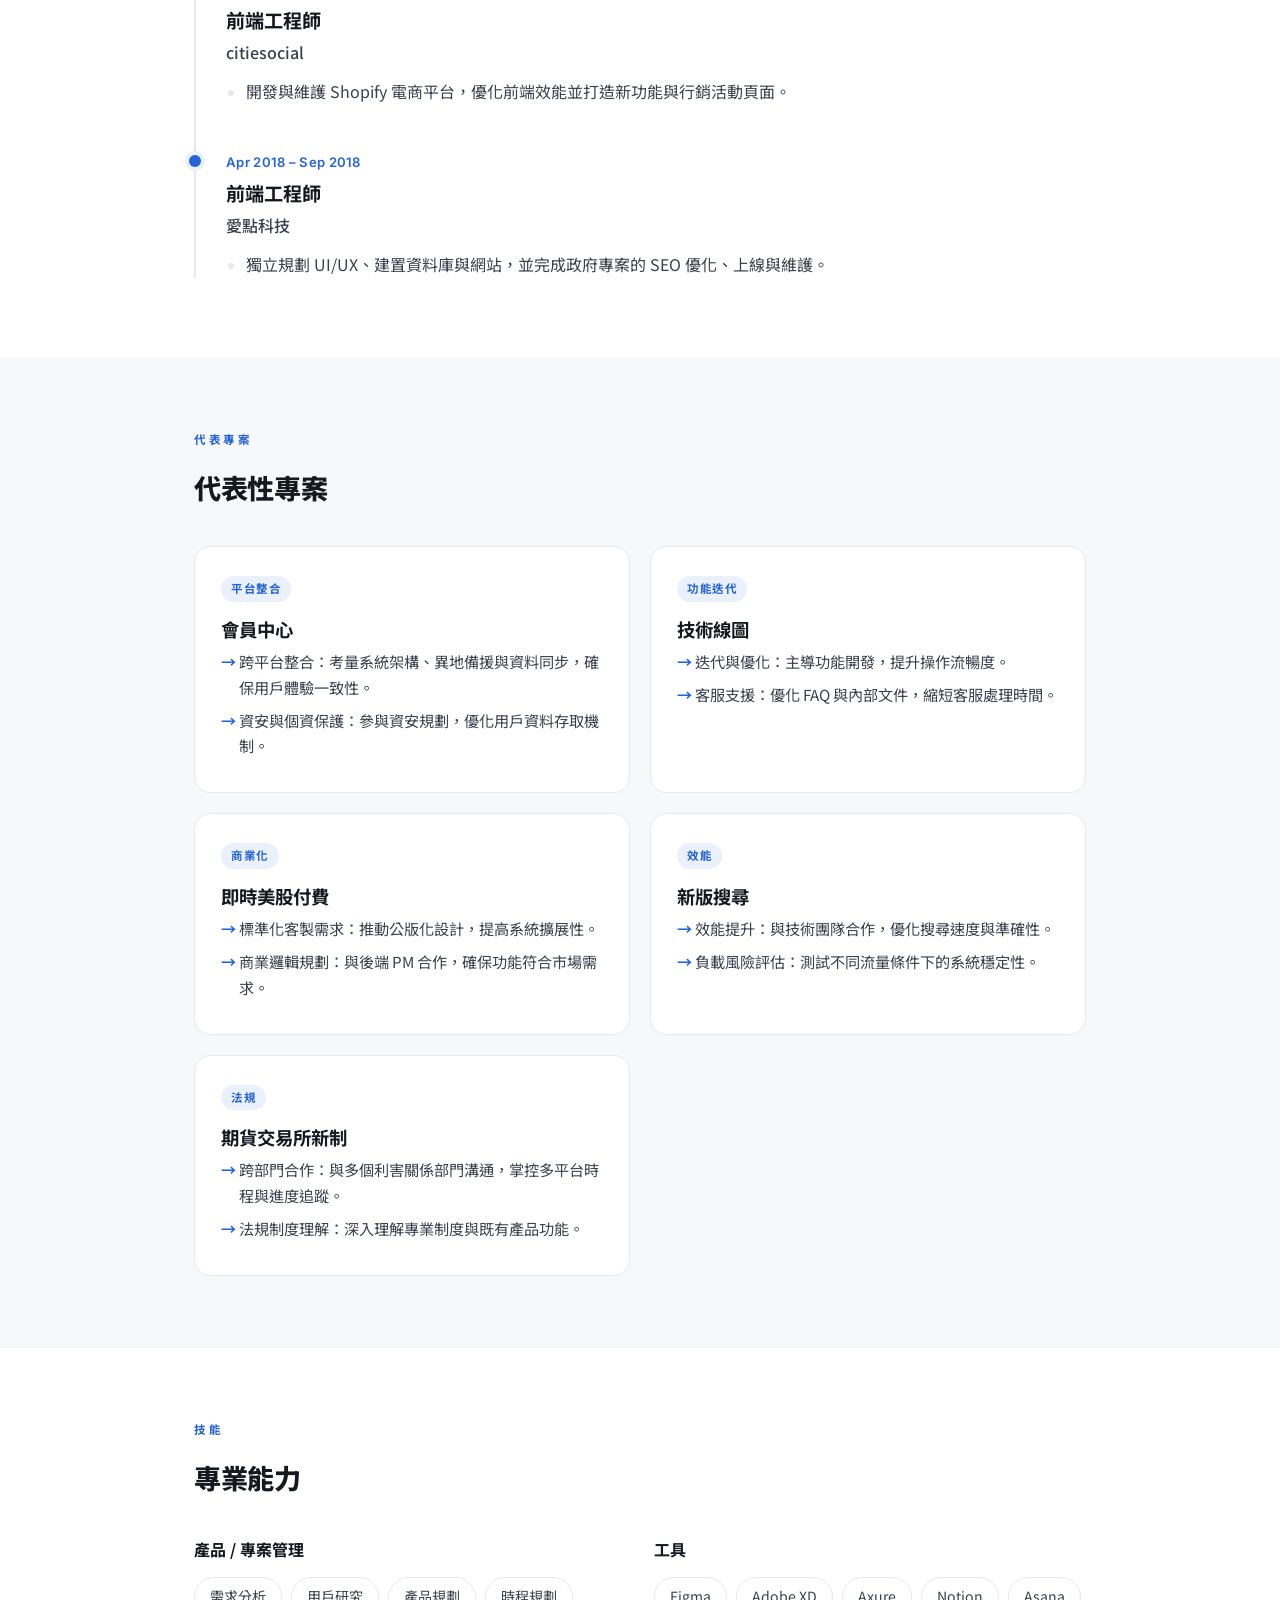
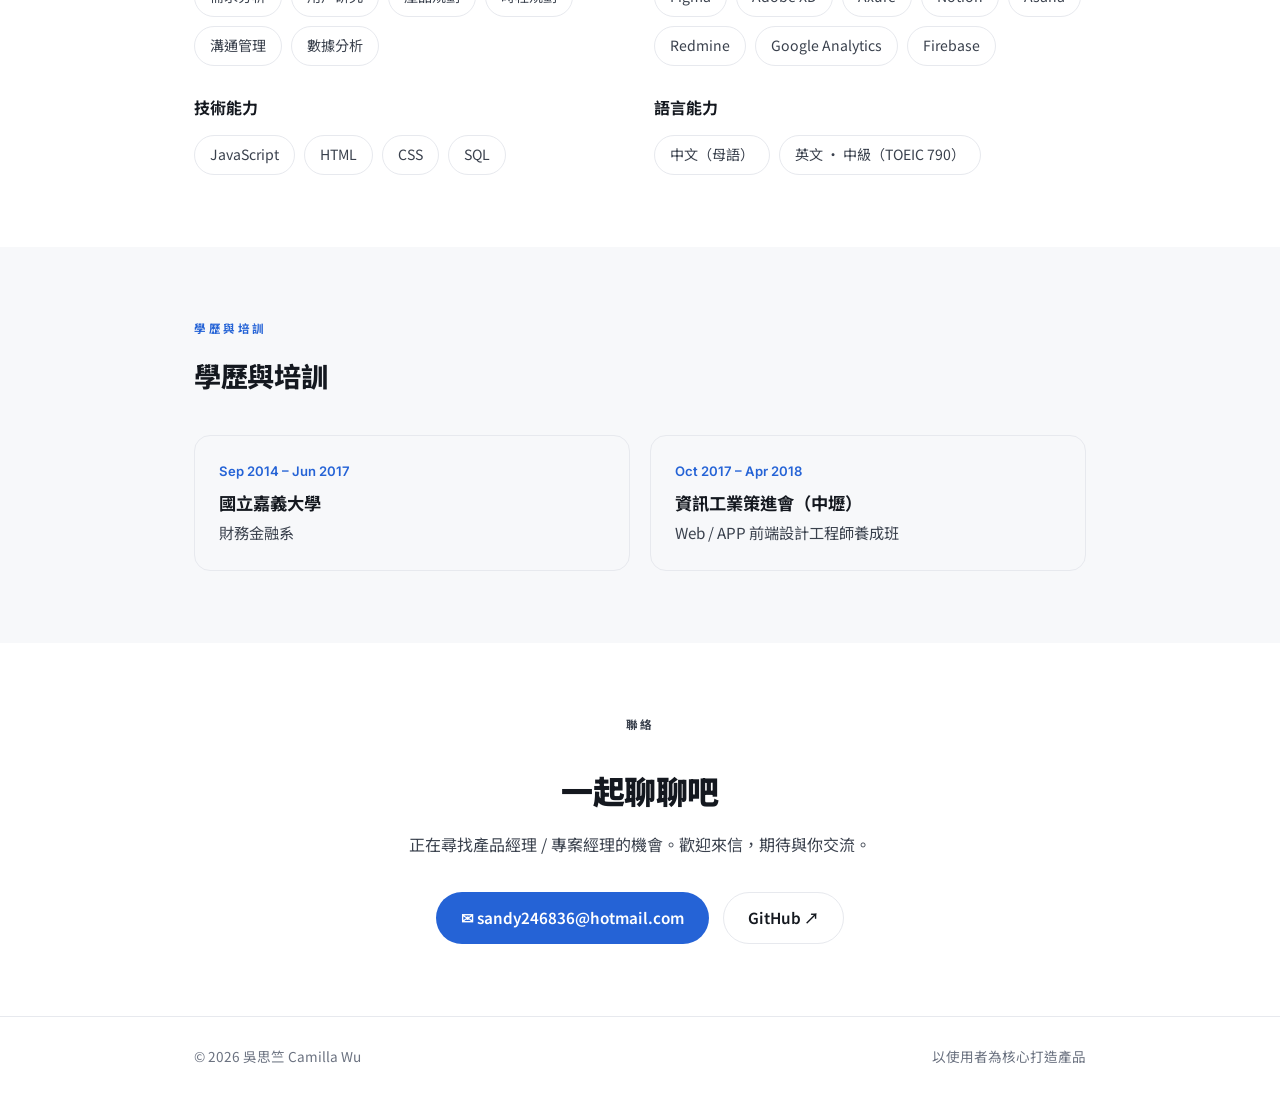
==== commit 21a2aa56: "Add scale metrics, finance-leveraged intro, unified action verbs - Surface product scale (90%+ broke" ====
--- a/index.html
+++ b/index.html
@@ -89,7 +89,7 @@
         /* ---------- ABOUT / HIGHLIGHTS ---------- */
         .alt-bg { background: var(--bg-alt); max-width: 100%; }
         .alt-bg > .inner { max-width: var(--maxw); margin: 0 auto; padding: 72px 24px; }
-        .highlights { display: grid; grid-template-columns: repeat(3, 1fr); gap: 20px; }
+        .highlights { display: grid; grid-template-columns: repeat(auto-fit, minmax(190px, 1fr)); gap: 20px; }
         .stat { background: var(--bg); border: 1px solid var(--line); border-radius: var(--radius); padding: 26px; }
         .stat .num { font-size: 2.1rem; font-weight: 900; color: var(--accent); font-family: "Inter", sans-serif; }
         .stat .label { font-size: .95rem; color: var(--ink-soft); margin-top: 6px; }
@@ -190,8 +190,8 @@
         </h1>
         <p class="role reveal"><span class="zh">打造以使用者為核心的數位產品</span><span class="en-only">Building user-centred digital products</span></p>
         <p class="summary reveal">
-            <span class="zh">4 年以上產品管理經驗，擅長將複雜、模糊的需求轉化為使用者真正想用的產品。從需求洞察、UI/UX 規劃到跨部門協作與上線迭代，主導過多項功能從 0 到 1 的開發。具備前端工程背景，能在技術與商業之間有效溝通、做出務實取捨。近期專注於金融科技與股市應用，也讓我習慣在高複雜度、規則嚴謹的環境中釐清問題本質——這套方法並不限於單一產業。</span>
-            <span class="en-only">Product manager with 4+ years of experience turning complex, ambiguous requirements into products people actually want to use. I own the full cycle — from user insight and UI/UX planning to cross-functional delivery and iteration — and have led multiple features from 0 to 1. With a front-end engineering background, I bridge technical and business needs and make pragmatic trade-offs. My most recent focus has been fintech and stock-market apps, which sharpened my ability to untangle high-stakes, tightly-regulated problems — an approach that travels across industries and product types.</span>
+            <span class="zh">4 年以上產品管理經驗，擅長將複雜、模糊的需求轉化為使用者真正想用的產品。我在市佔超過 90%、單月不重複用戶破百萬的券商級股市 App 擔任產品經理，主導多項功能從 0 到 1 的開發與優化。結合財務金融本科與前端工程背景，我能在商業、技術與使用者之間有效溝通、做出務實取捨——這套在高複雜、嚴謹環境中釐清問題本質的方法，並不限於單一產業。</span>
+            <span class="en-only">Product manager with 4+ years of experience turning complex, ambiguous requirements into products people actually want to use. I'm the PM for a brokerage-grade stock-market app that holds 90%+ of Taiwan's broker mobile-trading market and reaches over 1M monthly active users, where I've led multiple features from 0 to 1. Combining a finance degree with a front-end engineering background, I communicate fluently across business, technology, and users and make pragmatic trade-offs — a way of cutting through complex, tightly-regulated problems that carries well beyond any single industry.</span>
         </p>
         <div class="hero-actions reveal">
             <a href="#contact" class="btn btn-primary"><span class="zh">聯絡我</span><span class="en-only">Get in touch</span></a>
@@ -210,12 +210,16 @@
                     <div class="label"><span class="zh">年產品管理經驗</span><span class="en-only">years in product management</span></div>
                 </div>
                 <div class="stat reveal">
+                    <div class="num">1M+</div>
+                    <div class="label"><span class="zh">服務用戶（單月不重複用戶 MAU）</span><span class="en-only">monthly active users on the product</span></div>
+                </div>
+                <div class="stat reveal">
+                    <div class="num">90%+</div>
+                    <div class="label"><span class="zh">台灣券商行動交易市佔</span><span class="en-only">share of Taiwan broker mobile trading</span></div>
+                </div>
+                <div class="stat reveal">
                     <div class="num">0→1</div>
-                    <div class="label"><span class="zh">主導股市 App 功能從無到有</span><span class="en-only">led features from scratch to launch</span></div>
-                </div>
-                <div class="stat reveal">
-                    <div class="num">&lt;/&gt;</div>
-                    <div class="label"><span class="zh">前端工程背景，技術與商業溝通無礙</span><span class="en-only">engineering background bridging tech & business</span></div>
+                    <div class="label"><span class="zh">主導多項功能從無到有</span><span class="en-only">led features from scratch to launch</span></div>
                 </div>
             </div>
         </div>
@@ -231,10 +235,10 @@
                 <h3><span class="zh">產品經理</span><span class="en-only">Product Manager</span></h3>
                 <div class="co"><span class="zh">三竹資訊 Mitake Information</span><span class="en-only">Mitake Information</span></div>
                 <ul>
-                    <li><span class="zh">主導三竹股市 App 功能從 0 到 1 的開發：洞察市場需求、規劃產品路線圖。</span><span class="en-only">Led 0-to-1 development of features for the Mitake stock app — surfacing market needs and owning the product roadmap.</span></li>
-                    <li><span class="zh">整合用戶反饋、商業邏輯與技術可行性，確保產品如期落地。</span><span class="en-only">Balanced user feedback, business logic, and technical feasibility to ship on schedule.</span></li>
-                    <li><span class="zh">優化 UI/UX 流程，降低客訴與操作門檻。</span><span class="en-only">Refined UI/UX flows, reducing support tickets and friction for users.</span></li>
-                    <li><span class="zh">持續進行競品分析與市場研究，提出產品優化方向。</span><span class="en-only">Ran ongoing competitive analysis and market research to drive product improvements.</span></li>
+                    <li><span class="zh">主導台灣市佔逾 90%、單月不重複用戶破百萬之券商級股市 App 多項功能從 0 到 1 的開發，洞察市場需求並規劃產品路線圖。</span><span class="en-only">Led 0-to-1 development of multiple features for a brokerage-grade stock app holding 90%+ of Taiwan's broker mobile-trading market with 1M+ monthly active users — surfacing market needs and owning the roadmap.</span></li>
+                    <li><span class="zh">整合用戶反饋、商業邏輯與技術可行性，推動產品如期落地。</span><span class="en-only">Integrated user feedback, business logic, and technical feasibility to ship on schedule.</span></li>
+                    <li><span class="zh">重塑 UI/UX 流程，降低客訴與操作門檻。</span><span class="en-only">Streamlined UI/UX flows to reduce support tickets and lower friction for users.</span></li>
+                    <li><span class="zh">分析競品與市場趨勢，持續提出並推動產品優化方向。</span><span class="en-only">Analysed competitors and market trends to surface and drive product improvements.</span></li>
                 </ul>
             </div>
             <div class="job reveal">
@@ -242,7 +246,7 @@
                 <h3><span class="zh">前端工程師</span><span class="en-only">Front-End Engineer</span></h3>
                 <div class="co">citiesocial</div>
                 <ul>
-                    <li><span class="zh">維護 Shopify 電商平台、優化前端效能，並開發新功能與行銷活動頁面。</span><span class="en-only">Maintained a Shopify e-commerce platform, optimised front-end performance, and built new features and campaign pages.</span></li>
+                    <li><span class="zh">開發與維護 Shopify 電商平台，優化前端效能並打造新功能與行銷活動頁面。</span><span class="en-only">Built and maintained a Shopify e-commerce platform — optimising front-end performance and shipping new features and campaign pages.</span></li>
                 </ul>
             </div>
             <div class="job reveal">
@@ -250,7 +254,7 @@
                 <h3><span class="zh">前端工程師</span><span class="en-only">Front-End Engineer</span></h3>
                 <div class="co"><span class="zh">愛點科技</span><span class="en-only">iDott</span></div>
                 <ul>
-                    <li><span class="zh">獨立規劃 UI/UX，建置資料庫與網站，負責政府專案的 SEO 優化、上線與維護。</span><span class="en-only">Independently designed UI/UX, built the database and website, and handled SEO, launch, and maintenance for a government project.</span></li>
+                    <li><span class="zh">獨立規劃 UI/UX、建置資料庫與網站，並完成政府專案的 SEO 優化、上線與維護。</span><span class="en-only">Independently designed the UI/UX, built the database and website, and delivered SEO, launch, and maintenance for a government project.</span></li>
                 </ul>
             </div>
         </div>
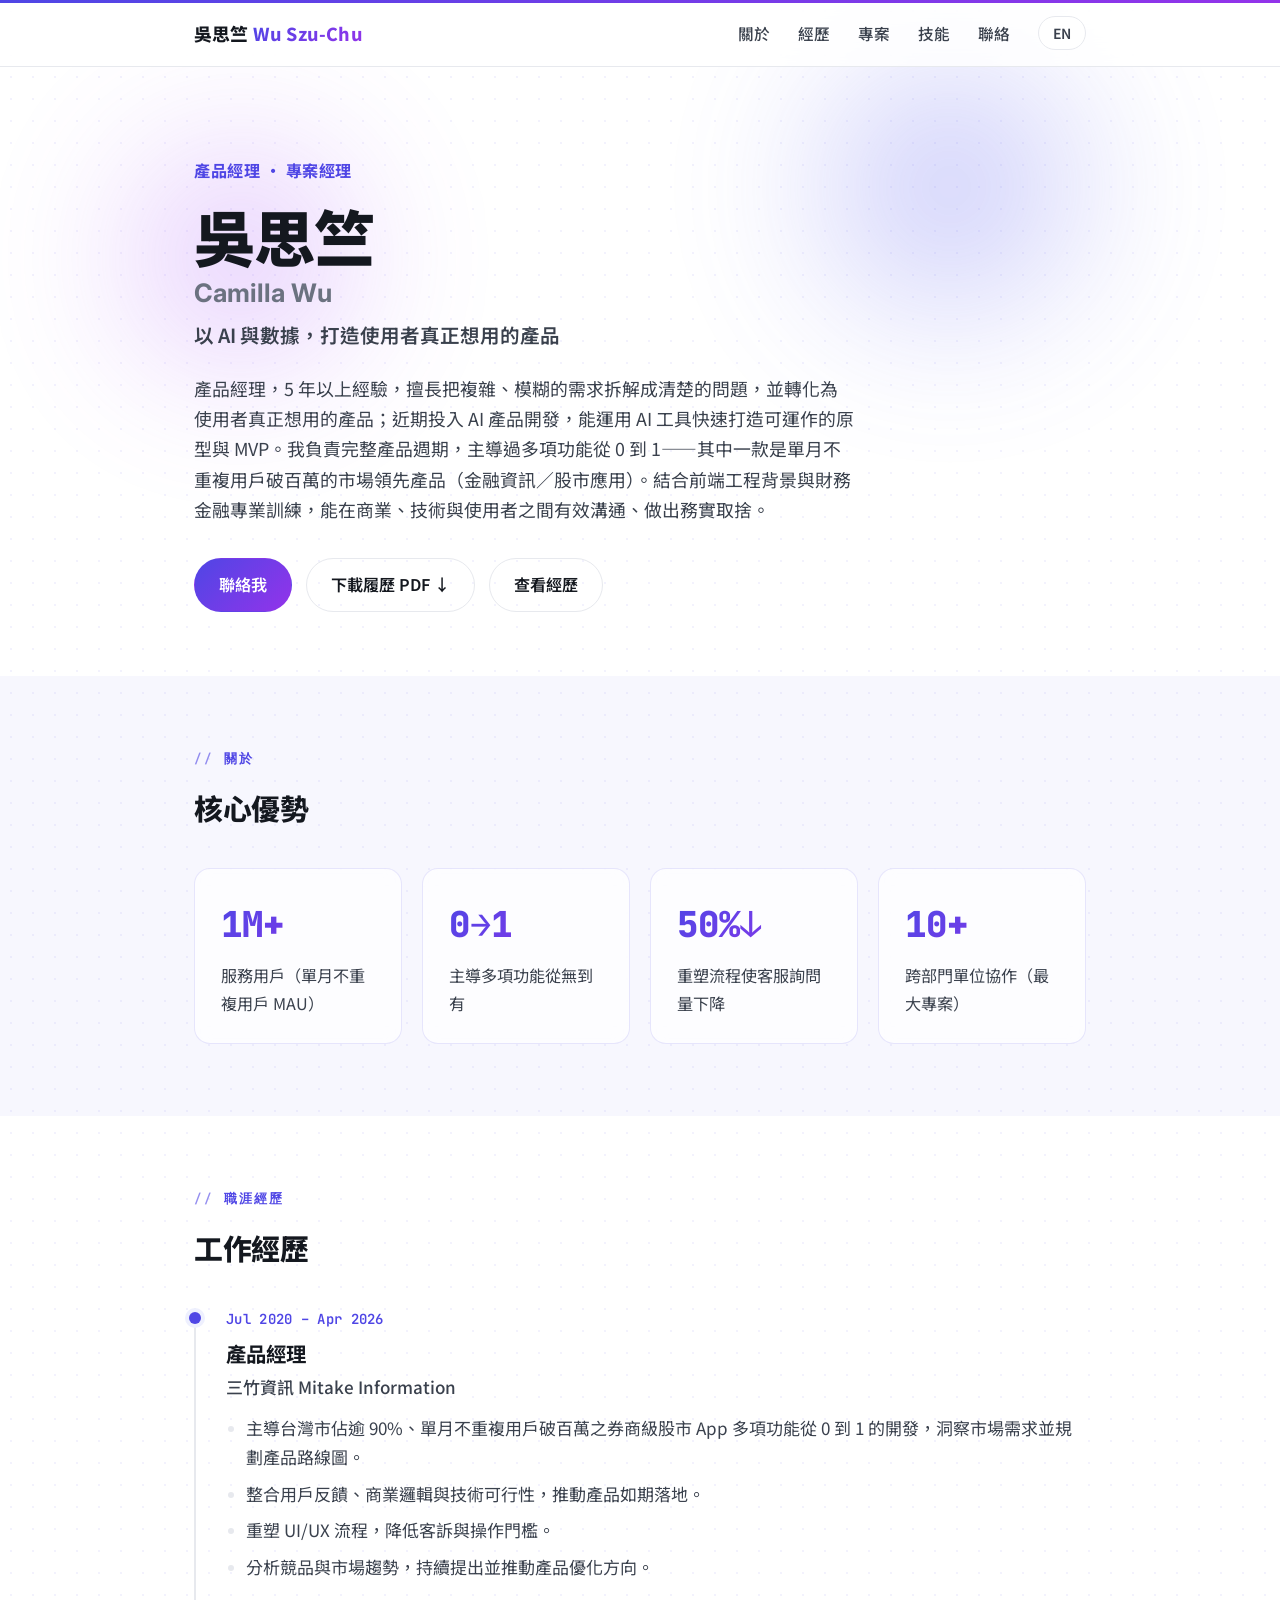
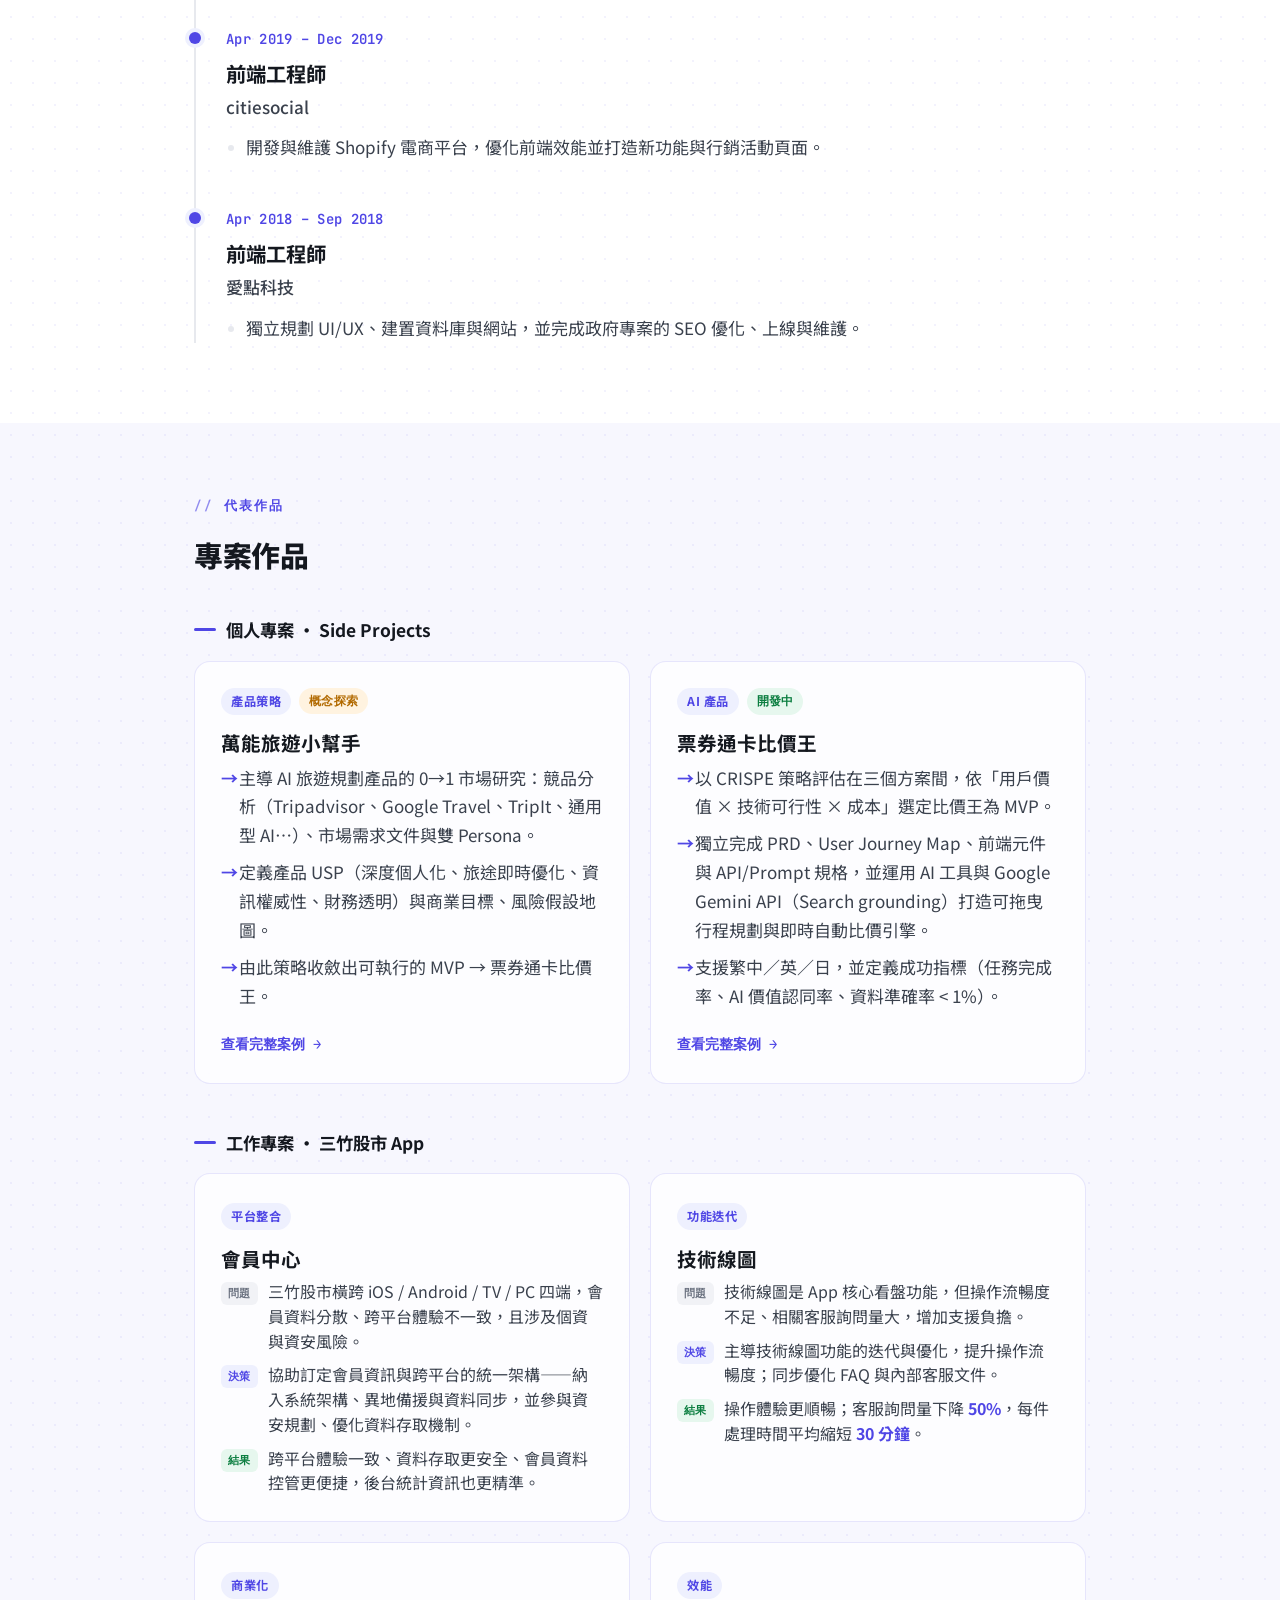
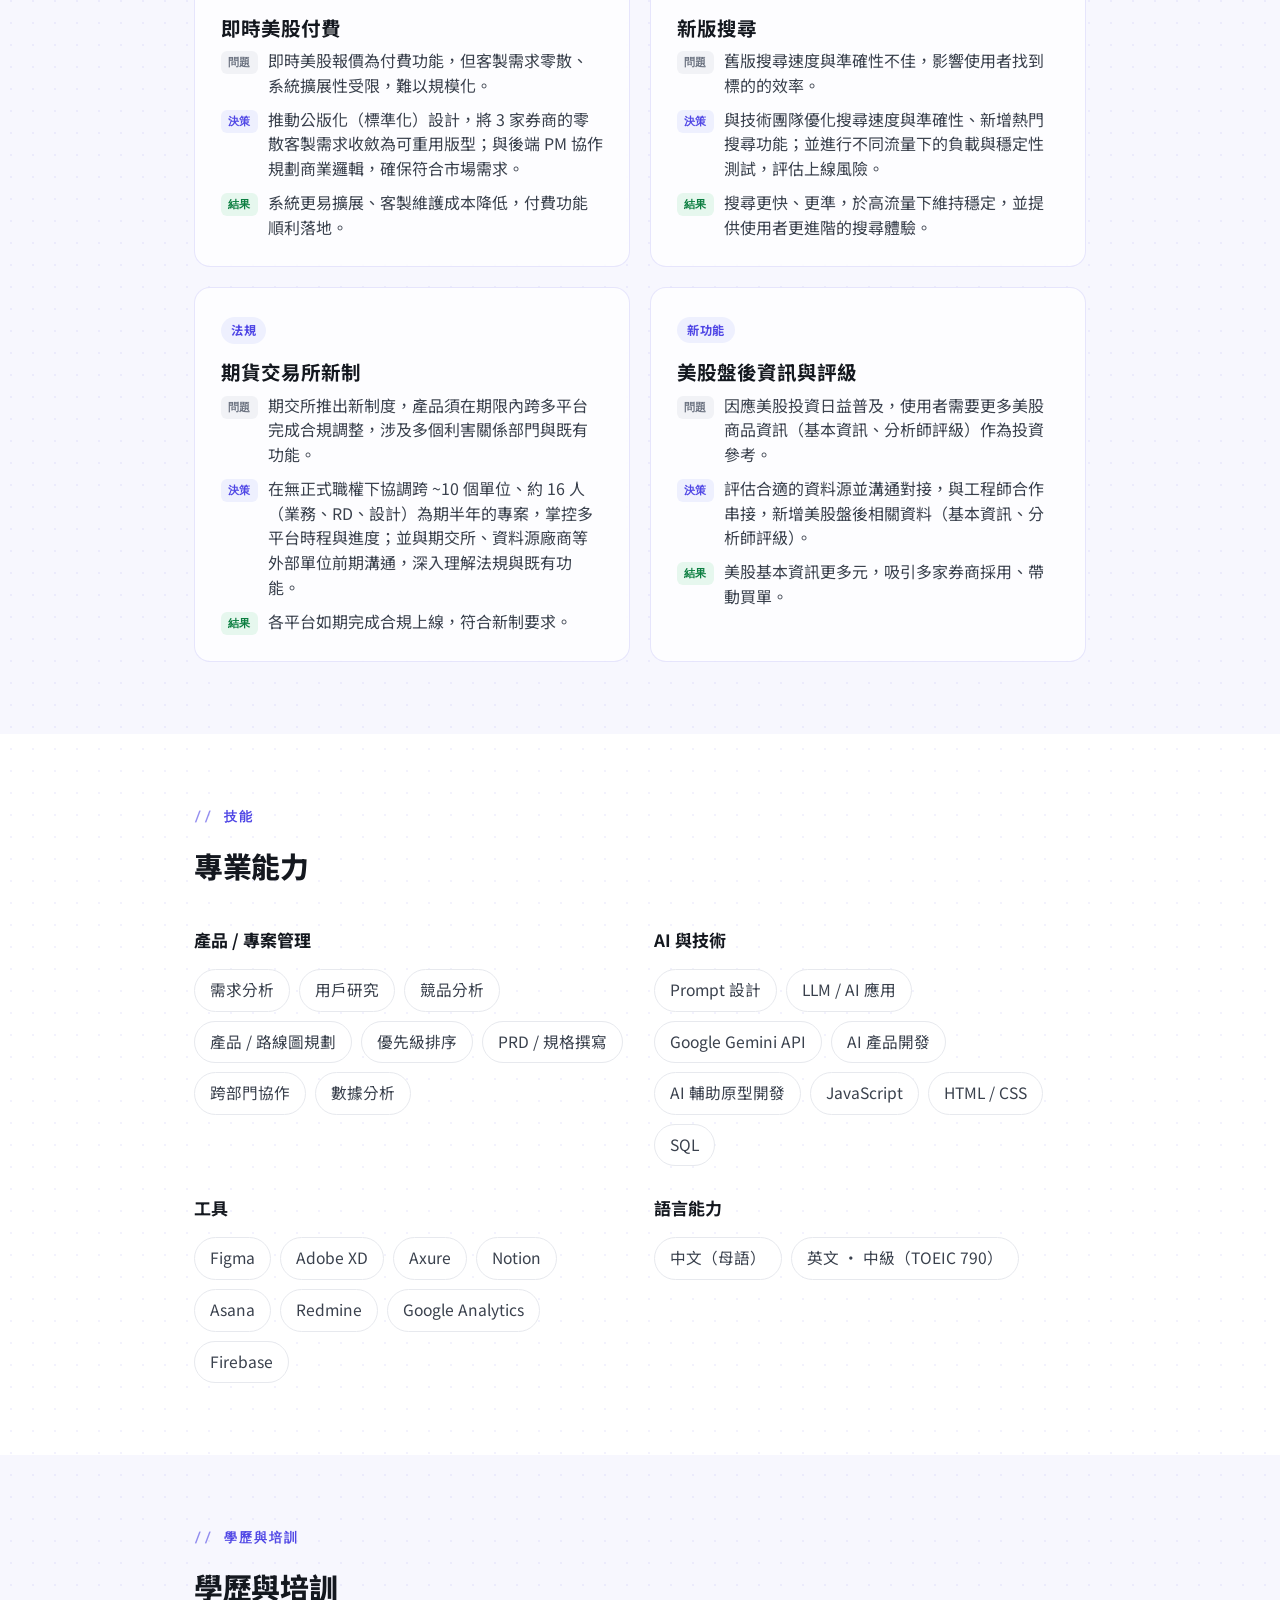
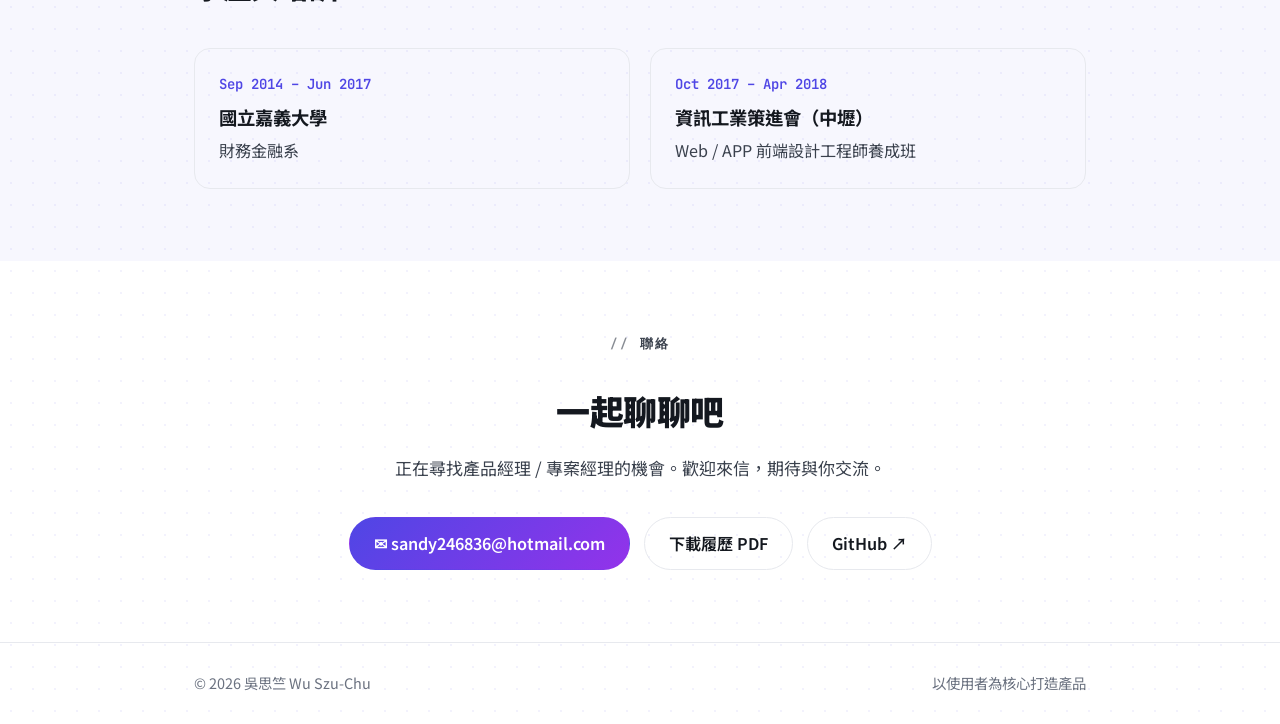
==== commit d95962c9: "Overhaul portfolio: positioning, bilingual case studies, CVs, artifacts - Rebuild as a versatile PM " ====
--- a/index.html
+++ b/index.html
@@ -3,11 +3,11 @@
 <head>
     <meta charset="UTF-8">
     <meta name="viewport" content="width=device-width, initial-scale=1.0">
-    <meta name="description" content="吳思竺 Camilla Wu — 產品經理 Product Manager。4 年以上產品管理經驗，專長 0→1 產品開發、UX 規劃與跨部門協作。">
-    <title>吳思竺 Camilla Wu — Product Manager</title>
+    <meta name="description" content="吳思竺 Wu Szu-Chu (Camilla) — 產品經理 Product Manager。5 年以上產品管理經驗，專長 0→1 產品開發、AI 產品實作與跨部門協作；金融資訊／股市應用領域。">
+    <title>吳思竺 Wu Szu-Chu (Camilla) — Product Manager</title>
     <link rel="preconnect" href="https://fonts.googleapis.com">
     <link rel="preconnect" href="https://fonts.gstatic.com" crossorigin>
-    <link href="https://fonts.googleapis.com/css2?family=Inter:wght@400;500;600;700;800&family=Noto+Sans+TC:wght@400;500;700;900&display=swap" rel="stylesheet">
+    <link href="https://fonts.googleapis.com/css2?family=Inter:wght@400;500;600;700;800&family=JetBrains+Mono:wght@400;500;600;700;800&family=Noto+Sans+TC:wght@400;500;700;900&display=swap" rel="stylesheet">
     <style>
         :root {
             --ink: #14181f;
@@ -16,21 +16,27 @@
             --line: #e7e9ee;
             --bg: #ffffff;
             --bg-alt: #f7f8fa;
-            --accent: #2563d6;
-            --accent-soft: #eaf1fd;
+            --accent: #4f46e5;
+            --accent-2: #9333ea;
+            --accent-soft: #eef0fe;
+            --grad: linear-gradient(135deg, #4f46e5 0%, #9333ea 100%);
+            --mono: "JetBrains Mono", ui-monospace, SFMono-Regular, Menlo, monospace;
             --radius: 16px;
             --maxw: 940px;
         }
         * { margin: 0; padding: 0; box-sizing: border-box; }
-        html { scroll-behavior: smooth; }
+        html { scroll-behavior: smooth; font-size: 17px; }
         body {
             font-family: "Noto Sans TC", "Inter", -apple-system, BlinkMacSystemFont, "Segoe UI", sans-serif;
             color: var(--ink);
-            background: var(--bg);
+            background-color: var(--bg);
+            background-image: radial-gradient(rgba(79,70,229,0.07) 1px, transparent 1px);
+            background-size: 22px 22px;
             line-height: 1.7;
             -webkit-font-smoothing: antialiased;
             text-rendering: optimizeLegibility;
         }
+        body::before { content: ""; position: fixed; inset: 0 0 auto 0; height: 3px; background: var(--grad); z-index: 200; }
         a { color: inherit; text-decoration: none; }
         ::selection { background: var(--accent-soft); }
 
@@ -47,7 +53,7 @@
             display: flex; align-items: center; justify-content: space-between;
         }
         .logo { font-weight: 800; font-size: 1.05rem; letter-spacing: .2px; }
-        .logo span { color: var(--accent); }
+        .logo span { background: var(--grad); -webkit-background-clip: text; background-clip: text; -webkit-text-fill-color: transparent; }
         .nav-links { display: flex; align-items: center; gap: 28px; list-style: none; }
         .nav-links a { font-size: .92rem; font-weight: 500; color: var(--ink-soft); transition: color .2s; }
         .nav-links a:hover { color: var(--accent); }
@@ -63,13 +69,17 @@
         /* ---------- LAYOUT ---------- */
         section { max-width: var(--maxw); margin: 0 auto; padding: 72px 24px; }
         .eyebrow {
-            text-transform: uppercase; letter-spacing: 2.5px; font-size: .72rem;
-            font-weight: 700; color: var(--accent); margin-bottom: 14px;
-        }
+            text-transform: uppercase; letter-spacing: 2px; font-size: .74rem;
+            font-weight: 600; color: var(--accent); margin-bottom: 14px; font-family: var(--mono);
+        }
+        .eyebrow::before { content: "// "; opacity: .6; }
         h2.section-title { font-size: 1.7rem; font-weight: 800; margin-bottom: 36px; letter-spacing: -.3px; }
 
         /* ---------- HERO ---------- */
-        .hero { padding-top: 90px; padding-bottom: 64px; }
+        .hero { padding-top: 90px; padding-bottom: 64px; position: relative; }
+        .hero::before, .hero::after { content: ""; position: absolute; border-radius: 50%; filter: blur(70px); opacity: .4; z-index: -1; pointer-events: none; }
+        .hero::before { width: 380px; height: 380px; background: radial-gradient(circle, #6366f1, transparent 70%); top: -70px; right: -30px; }
+        .hero::after { width: 320px; height: 320px; background: radial-gradient(circle, #a855f7, transparent 70%); top: 30px; left: -90px; }
         .hero .kicker { color: var(--accent); font-weight: 700; font-size: .95rem; letter-spacing: .5px; margin-bottom: 18px; }
         .hero h1 { font-size: clamp(2.4rem, 6vw, 3.6rem); line-height: 1.12; font-weight: 900; letter-spacing: -1px; margin-bottom: 10px; }
         .hero h1 .en { display: block; font-family: "Inter", sans-serif; color: var(--muted); font-weight: 700; font-size: clamp(1.1rem, 2.6vw, 1.5rem); letter-spacing: 0; margin-top: 8px; }
@@ -81,17 +91,17 @@
             padding: 12px 24px; border-radius: 999px; font-weight: 600; font-size: .95rem;
             transition: all .2s; cursor: pointer; border: 1px solid transparent;
         }
-        .btn-primary { background: var(--accent); color: #fff; }
-        .btn-primary:hover { background: #1d4fb0; transform: translateY(-1px); }
+        .btn-primary { background: var(--grad); color: #fff; }
+        .btn-primary:hover { filter: brightness(1.07); transform: translateY(-1px); }
         .btn-ghost { border-color: var(--line); color: var(--ink); }
         .btn-ghost:hover { border-color: var(--accent); color: var(--accent); }
 
         /* ---------- ABOUT / HIGHLIGHTS ---------- */
-        .alt-bg { background: var(--bg-alt); max-width: 100%; }
+        .alt-bg { background: rgba(79,70,229,0.045); max-width: 100%; }
         .alt-bg > .inner { max-width: var(--maxw); margin: 0 auto; padding: 72px 24px; }
         .highlights { display: grid; grid-template-columns: repeat(auto-fit, minmax(190px, 1fr)); gap: 20px; }
-        .stat { background: var(--bg); border: 1px solid var(--line); border-radius: var(--radius); padding: 26px; }
-        .stat .num { font-size: 2.1rem; font-weight: 900; color: var(--accent); font-family: "Inter", sans-serif; }
+        .stat { background: rgba(255,255,255,0.7); backdrop-filter: blur(8px); -webkit-backdrop-filter: blur(8px); border: 1px solid rgba(79,70,229,0.13); border-radius: var(--radius); padding: 26px; }
+        .stat .num { font-size: 2.1rem; font-weight: 800; font-family: var(--mono); background: var(--grad); -webkit-background-clip: text; background-clip: text; -webkit-text-fill-color: transparent; }
         .stat .label { font-size: .95rem; color: var(--ink-soft); margin-top: 6px; }
 
         /* ---------- EXPERIENCE TIMELINE ---------- */
@@ -103,7 +113,7 @@
             width: 12px; height: 12px; border-radius: 50%; background: var(--accent);
             box-shadow: 0 0 0 4px var(--accent-soft);
         }
-        .job .when { font-size: .82rem; font-weight: 600; color: var(--accent); font-family: "Inter", sans-serif; letter-spacing: .3px; }
+        .job .when { font-size: .82rem; font-weight: 600; color: var(--accent); font-family: var(--mono); letter-spacing: .3px; }
         .job h3 { font-size: 1.2rem; font-weight: 700; margin: 4px 0 2px; }
         .job .co { color: var(--ink-soft); font-weight: 500; margin-bottom: 12px; }
         .job ul { list-style: none; }
@@ -113,27 +123,45 @@
         /* ---------- PROJECTS ---------- */
         .projects { display: grid; grid-template-columns: repeat(2, 1fr); gap: 20px; }
         .card {
-            border: 1px solid var(--line); border-radius: var(--radius); padding: 26px;
-            background: var(--bg); transition: all .25s;
+            border: 1px solid rgba(79,70,229,0.13); border-radius: var(--radius); padding: 26px;
+            background: rgba(255,255,255,0.72); backdrop-filter: blur(8px); -webkit-backdrop-filter: blur(8px); transition: all .25s;
         }
         .card:hover { border-color: var(--accent); transform: translateY(-3px); box-shadow: 0 12px 30px -16px rgba(37,99,214,.35); }
         .card h3 { font-size: 1.15rem; font-weight: 700; margin-bottom: 4px; }
         .card .tag { display: inline-block; font-size: .72rem; font-weight: 700; letter-spacing: .5px; text-transform: uppercase; color: var(--accent); background: var(--accent-soft); padding: 3px 10px; border-radius: 999px; margin-bottom: 12px; }
         .card ul { list-style: none; }
-        .card li { position: relative; padding-left: 18px; margin-bottom: 7px; font-size: .95rem; color: var(--ink-soft); }
+        .card li { position: relative; padding-left: 18px; margin-bottom: 8px; font-size: 1rem; color: var(--ink-soft); }
         .card li::before { content: "→"; position: absolute; left: 0; color: var(--accent); font-weight: 700; }
+        .subgroup { font-size: 1.02rem; font-weight: 700; margin: 0 0 16px; display: flex; align-items: center; gap: 10px; color: var(--ink); }
+        .subgroup::before { content: ""; width: 22px; height: 3px; border-radius: 2px; background: var(--accent); }
+        .subgroup.mt { margin-top: 44px; }
+        .card-head { display: flex; align-items: center; gap: 8px; margin-bottom: 12px; flex-wrap: wrap; }
+        .card-head .tag { margin-bottom: 0; }
+        .badge { font-size: .7rem; font-weight: 600; padding: 3px 10px; border-radius: 999px; letter-spacing: .3px; font-family: var(--mono); }
+        .badge-live { background: #e6f7ee; color: #0a7d3f; }
+        .badge-concept { background: #fff3e0; color: #b26a00; }
+        .card .case-link { display: inline-flex; align-items: center; gap: 6px; margin-top: 14px; font-family: var(--mono); font-size: .82rem; font-weight: 600; color: var(--accent); transition: gap .2s; }
+        .card .case-link:hover { gap: 10px; }
+        .pdr { display: grid; gap: 9px; margin-top: 2px; }
+        .pdr-row { display: grid; grid-template-columns: auto 1fr; gap: 10px; align-items: start; }
+        .pdr-k { font-family: var(--mono); font-size: .66rem; font-weight: 700; letter-spacing: .4px; padding: 2px 7px; border-radius: 6px; white-space: nowrap; margin-top: 3px; }
+        .pdr-k.p { background: #f1f2f6; color: var(--muted); }
+        .pdr-k.d { background: var(--accent-soft); color: var(--accent); }
+        .pdr-k.r { background: #e6f7ee; color: #0a7d3f; }
+        .pdr-v { font-size: .94rem; color: var(--ink-soft); line-height: 1.55; }
+        .pdr-v .hl { color: var(--accent); font-weight: 700; }
 
         /* ---------- SKILLS ---------- */
         .skills-grid { display: grid; grid-template-columns: repeat(2, 1fr); gap: 28px; }
         .skill-group h3 { font-size: 1rem; font-weight: 700; margin-bottom: 14px; display: flex; align-items: center; gap: 8px; }
         .chips { display: flex; flex-wrap: wrap; gap: 9px; }
-        .chip { border: 1px solid var(--line); border-radius: 999px; padding: 7px 15px; font-size: .88rem; color: var(--ink-soft); background: var(--bg); transition: all .2s; }
+        .chip { border: 1px solid var(--line); border-radius: 999px; padding: 7px 15px; font-size: .92rem; color: var(--ink-soft); background: var(--bg); transition: all .2s; }
         .chip:hover { border-color: var(--accent); color: var(--accent); }
 
         /* ---------- EDUCATION ---------- */
         .edu { display: grid; grid-template-columns: repeat(2, 1fr); gap: 20px; }
         .edu-item { border: 1px solid var(--line); border-radius: var(--radius); padding: 24px; }
-        .edu-item .when { font-size: .82rem; font-weight: 600; color: var(--accent); font-family: "Inter", sans-serif; }
+        .edu-item .when { font-size: .82rem; font-weight: 600; color: var(--accent); font-family: var(--mono); }
         .edu-item h3 { font-size: 1.08rem; font-weight: 700; margin: 6px 0 3px; }
         .edu-item p { color: var(--ink-soft); font-size: .95rem; }
 
@@ -168,7 +196,7 @@
 <body>
     <nav>
         <div class="nav-inner">
-            <a href="#top" class="logo">吳思竺 <span>Camilla Wu</span></a>
+            <a href="#top" class="logo">吳思竺 <span>Wu Szu-Chu</span></a>
             <button class="nav-toggle" aria-label="Menu" id="navToggle">☰</button>
             <ul class="nav-links" id="navLinks">
                 <li><a href="#about"><span class="zh">關於</span><span class="en-only">About</span></a></li>
@@ -185,17 +213,18 @@
     <section class="hero" id="top">
         <p class="kicker reveal"><span class="zh">產品經理 · 專案經理</span><span class="en-only">Product Manager · Project Manager</span></p>
         <h1 class="reveal">
-            <span class="zh">吳思竺</span><span class="en-only">Camilla Wu</span>
-            <span class="en zh">Camilla Wu</span>
+            <span class="zh">吳思竺</span><span class="en-only">Wu Szu-Chu</span>
+            <span class="en">Camilla Wu</span>
         </h1>
-        <p class="role reveal"><span class="zh">打造以使用者為核心的數位產品</span><span class="en-only">Building user-centred digital products</span></p>
+        <p class="role reveal"><span class="zh">以 AI 與數據，打造使用者真正想用的產品</span><span class="en-only">Building products people truly want — with AI & data</span></p>
         <p class="summary reveal">
-            <span class="zh">4 年以上產品管理經驗，擅長將複雜、模糊的需求轉化為使用者真正想用的產品。我在市佔超過 90%、單月不重複用戶破百萬的券商級股市 App 擔任產品經理，主導多項功能從 0 到 1 的開發與優化。結合財務金融本科與前端工程背景，我能在商業、技術與使用者之間有效溝通、做出務實取捨——這套在高複雜、嚴謹環境中釐清問題本質的方法，並不限於單一產業。</span>
-            <span class="en-only">Product manager with 4+ years of experience turning complex, ambiguous requirements into products people actually want to use. I'm the PM for a brokerage-grade stock-market app that holds 90%+ of Taiwan's broker mobile-trading market and reaches over 1M monthly active users, where I've led multiple features from 0 to 1. Combining a finance degree with a front-end engineering background, I communicate fluently across business, technology, and users and make pragmatic trade-offs — a way of cutting through complex, tightly-regulated problems that carries well beyond any single industry.</span>
+            <span class="zh">產品經理，5 年以上經驗，擅長把複雜、模糊的需求拆解成清楚的問題，並轉化為使用者真正想用的產品；近期投入 AI 產品開發，能運用 AI 工具快速打造可運作的原型與 MVP。我負責完整產品週期，主導過多項功能從 0 到 1——其中一款是單月不重複用戶破百萬的市場領先產品（金融資訊／股市應用）。結合前端工程背景與財務金融專業訓練，能在商業、技術與使用者之間有效溝通、做出務實取捨。</span>
+            <span class="en-only">Product manager with 5+ years of experience turning complex, ambiguous needs into products people actually want to use — and recently moving into AI product development, using AI tools to rapidly build working prototypes and MVPs. I own the full product cycle and have led multiple features from 0 to 1, including a category-leading product with 1M+ monthly active users (financial-information / stock-market apps). With a front-end engineering background and finance training, I bridge business, technology, and users and make pragmatic trade-offs.</span>
         </p>
         <div class="hero-actions reveal">
             <a href="#contact" class="btn btn-primary"><span class="zh">聯絡我</span><span class="en-only">Get in touch</span></a>
-            <a href="#experience" class="btn btn-ghost"><span class="zh">查看經歷 ↓</span><span class="en-only">View experience ↓</span></a>
+            <a href="assets/Camilla-Wu-CV.pdf" download="吳思竺 Wu Szu-Chu 履歷.pdf" class="btn btn-ghost js-cv"><span class="zh">下載履歷 PDF ↓</span><span class="en-only">Download CV ↓</span></a>
+            <a href="#experience" class="btn btn-ghost"><span class="zh">查看經歷</span><span class="en-only">View experience</span></a>
         </div>
     </section>
 
@@ -206,20 +235,20 @@
             <h2 class="section-title reveal"><span class="zh">核心優勢</span><span class="en-only">At a glance</span></h2>
             <div class="highlights">
                 <div class="stat reveal">
-                    <div class="num">4+</div>
-                    <div class="label"><span class="zh">年產品管理經驗</span><span class="en-only">years in product management</span></div>
-                </div>
-                <div class="stat reveal">
                     <div class="num">1M+</div>
                     <div class="label"><span class="zh">服務用戶（單月不重複用戶 MAU）</span><span class="en-only">monthly active users on the product</span></div>
                 </div>
                 <div class="stat reveal">
-                    <div class="num">90%+</div>
-                    <div class="label"><span class="zh">台灣券商行動交易市佔</span><span class="en-only">share of Taiwan broker mobile trading</span></div>
+                    <div class="num">0→1</div>
+                    <div class="label"><span class="zh">主導多項功能從無到有</span><span class="en-only">features led from scratch to launch</span></div>
                 </div>
                 <div class="stat reveal">
-                    <div class="num">0→1</div>
-                    <div class="label"><span class="zh">主導多項功能從無到有</span><span class="en-only">led features from scratch to launch</span></div>
+                    <div class="num">50%↓</div>
+                    <div class="label"><span class="zh">重塑流程使客服詢問量下降</span><span class="en-only">drop in support queries (flow redesign)</span></div>
+                </div>
+                <div class="stat reveal">
+                    <div class="num">10+</div>
+                    <div class="label"><span class="zh">跨部門單位協作（最大專案）</span><span class="en-only">cross-functional units (largest project)</span></div>
                 </div>
             </div>
         </div>
@@ -231,7 +260,7 @@
         <h2 class="section-title reveal"><span class="zh">工作經歷</span><span class="en-only">Where I've worked</span></h2>
         <div class="timeline">
             <div class="job reveal">
-                <div class="when">Jul 2020 – <span class="zh">至今</span><span class="en-only">Present</span></div>
+                <div class="when">Jul 2020 – Apr 2026</div>
                 <h3><span class="zh">產品經理</span><span class="en-only">Product Manager</span></h3>
                 <div class="co"><span class="zh">三竹資訊 Mitake Information</span><span class="en-only">Mitake Information</span></div>
                 <ul>
@@ -263,48 +292,88 @@
     <!-- PROJECTS -->
     <div class="alt-bg" id="projects">
         <div class="inner">
-            <p class="eyebrow reveal"><span class="zh">代表專案</span><span class="en-only">Selected work</span></p>
-            <h2 class="section-title reveal"><span class="zh">代表性專案</span><span class="en-only">Featured projects</span></h2>
+            <p class="eyebrow reveal"><span class="zh">代表作品</span><span class="en-only">Selected work</span></p>
+            <h2 class="section-title reveal"><span class="zh">專案作品</span><span class="en-only">Projects</span></h2>
+
+            <h3 class="subgroup reveal"><span class="zh">個人專案 · Side Projects</span><span class="en-only">Side Projects</span></h3>
+            <div class="projects">
+                <div class="card reveal">
+                    <div class="card-head"><span class="tag"><span class="zh">產品策略</span><span class="en-only">Product strategy</span></span><span class="badge badge-concept"><span class="zh">概念探索</span><span class="en-only">Concept</span></span></div>
+                    <h3><span class="zh">萬能旅遊小幫手</span><span class="en-only">Universal Travel Helper</span></h3>
+                    <ul>
+                        <li><span class="zh">主導 AI 旅遊規劃產品的 0→1 市場研究：競品分析（Tripadvisor、Google Travel、TripIt、通用型 AI…）、市場需求文件與雙 Persona。</span><span class="en-only">Drove 0→1 market research for an AI travel-planning product — competitive analysis (Tripadvisor, Google Travel, TripIt, general-purpose AI…), an MRD, and two personas.</span></li>
+                        <li><span class="zh">定義產品 USP（深度個人化、旅途即時優化、資訊權威性、財務透明）與商業目標、風險假設地圖。</span><span class="en-only">Defined the USP (deep personalisation, in-trip optimisation, information authority, financial transparency), business goals, and a risk/assumption map.</span></li>
+                        <li><span class="zh">由此策略收斂出可執行的 MVP → 票券通卡比價王。</span><span class="en-only">Converged that strategy into an executable MVP → the comparison app.</span></li>
+                    </ul>
+                    <a class="case-link js-case" data-base="projects/travel-helper" href="projects/travel-helper.html"><span class="zh">查看完整案例 →</span><span class="en-only">Read case study →</span></a>
+                </div>
+                <div class="card reveal">
+                    <div class="card-head"><span class="tag"><span class="zh">AI 產品</span><span class="en-only">AI product</span></span><span class="badge badge-live"><span class="zh">開發中</span><span class="en-only">In development</span></span></div>
+                    <h3><span class="zh">票券通卡比價王</span><span class="en-only">Ticket &amp; Pass Comparison</span></h3>
+                    <ul>
+                        <li><span class="zh">以 CRISPE 策略評估在三個方案間，依「用戶價值 × 技術可行性 × 成本」選定比價王為 MVP。</span><span class="en-only">Ran a CRISPE strategy evaluation to pick this MVP over two alternatives on value × feasibility × cost.</span></li>
+                        <li><span class="zh">獨立完成 PRD、User Journey Map、前端元件與 API/Prompt 規格，並運用 AI 工具與 Google Gemini API（Search grounding）打造可拖曳行程規劃與即時自動比價引擎。</span><span class="en-only">Solo-authored the PRD, user journey map, and front-end / API / prompt specs — and used AI tools with the Google Gemini API (Search grounding) to build a drag-and-drop planner with a real-time price-comparison engine.</span></li>
+                        <li><span class="zh">支援繁中／英／日，並定義成功指標（任務完成率、AI 價值認同率、資料準確率 < 1%）。</span><span class="en-only">Trilingual (中/ EN / 日); defined success metrics — task completion, AI-value adoption, and a &lt;1% data-error target.</span></li>
+                    </ul>
+                    <a class="case-link js-case" data-base="projects/ticket-compare" href="projects/ticket-compare.html"><span class="zh">查看完整案例 →</span><span class="en-only">Read case study →</span></a>
+                </div>
+            </div>
+
+            <h3 class="subgroup mt reveal"><span class="zh">工作專案 · 三竹股市 App</span><span class="en-only">Work · Mitake stock app</span></h3>
             <div class="projects">
                 <div class="card reveal">
                     <span class="tag"><span class="zh">平台整合</span><span class="en-only">Platform</span></span>
                     <h3><span class="zh">會員中心</span><span class="en-only">Member Center</span></h3>
-                    <ul>
-                        <li><span class="zh">跨平台整合：考量系統架構、異地備援與資料同步，確保用戶體驗一致性。</span><span class="en-only">Cross-platform integration — accounting for architecture, disaster recovery, and data sync for a consistent experience.</span></li>
-                        <li><span class="zh">資安與個資保護：參與資安規劃，優化用戶資料存取機制。</span><span class="en-only">Contributed to security planning and improved how user data is accessed and protected.</span></li>
-                    </ul>
+                    <div class="pdr">
+                        <div class="pdr-row"><span class="pdr-k p"><span class="zh">問題</span><span class="en-only">Problem</span></span><span class="pdr-v"><span class="zh">三竹股市橫跨 iOS / Android / TV / PC 四端，會員資料分散、跨平台體驗不一致，且涉及個資與資安風險。</span><span class="en-only">The app spans iOS / Android / TV / PC; member data was fragmented, the experience inconsistent, with privacy & security risks.</span></span></div>
+                        <div class="pdr-row"><span class="pdr-k d"><span class="zh">決策</span><span class="en-only">Decision</span></span><span class="pdr-v"><span class="zh">協助訂定會員資訊與跨平台的統一架構——納入系統架構、異地備援與資料同步，並參與資安規劃、優化資料存取機制。</span><span class="en-only">Helped define a unified member-data & cross-platform architecture (system design, disaster recovery, data sync) and contributed to security planning.</span></span></div>
+                        <div class="pdr-row"><span class="pdr-k r"><span class="zh">結果</span><span class="en-only">Result</span></span><span class="pdr-v"><span class="zh">跨平台體驗一致、資料存取更安全、會員資料控管更便捷，後台統計資訊也更精準。</span><span class="en-only">A consistent cross-platform experience, more secure data access, easier member-data governance, and more accurate analytics.</span></span></div>
+                    </div>
                 </div>
                 <div class="card reveal">
                     <span class="tag"><span class="zh">功能迭代</span><span class="en-only">Iteration</span></span>
                     <h3><span class="zh">技術線圖</span><span class="en-only">Technical Charts</span></h3>
-                    <ul>
-                        <li><span class="zh">迭代與優化：主導功能開發，提升操作流暢度。</span><span class="en-only">Led iterative feature development to make interactions smoother.</span></li>
-                        <li><span class="zh">客服支援：優化 FAQ 與內部文件，縮短客服處理時間。</span><span class="en-only">Improved FAQs and internal docs, cutting support handling time.</span></li>
-                    </ul>
+                    <div class="pdr">
+                        <div class="pdr-row"><span class="pdr-k p"><span class="zh">問題</span><span class="en-only">Problem</span></span><span class="pdr-v"><span class="zh">技術線圖是 App 核心看盤功能，但操作流暢度不足、相關客服詢問量大，增加支援負擔。</span><span class="en-only">A core charting feature, but interactions weren't smooth and drove a high volume of support queries.</span></span></div>
+                        <div class="pdr-row"><span class="pdr-k d"><span class="zh">決策</span><span class="en-only">Decision</span></span><span class="pdr-v"><span class="zh">主導技術線圖功能的迭代與優化，提升操作流暢度；同步優化 FAQ 與內部客服文件。</span><span class="en-only">Led iterative improvement for smoother interactions, and revamped FAQs and internal support docs.</span></span></div>
+                        <div class="pdr-row"><span class="pdr-k r"><span class="zh">結果</span><span class="en-only">Result</span></span><span class="pdr-v"><span class="zh">操作體驗更順暢；客服詢問量下降 <span class="hl">50%</span>，每件處理時間平均縮短 <span class="hl">30 分鐘</span>。</span><span class="en-only">Smoother UX; support queries down <span class="hl">50%</span> and ~<span class="hl">30 min</span> saved per ticket on average.</span></span></div>
+                    </div>
                 </div>
                 <div class="card reveal">
                     <span class="tag"><span class="zh">商業化</span><span class="en-only">Monetisation</span></span>
                     <h3><span class="zh">即時美股付費</span><span class="en-only">Real-Time US Stocks (Paid)</span></h3>
-                    <ul>
-                        <li><span class="zh">標準化客製需求：推動公版化設計，提高系統擴展性。</span><span class="en-only">Standardised custom requests through a reusable template design to improve scalability.</span></li>
-                        <li><span class="zh">商業邏輯規劃：與後端 PM 合作，確保功能符合市場需求。</span><span class="en-only">Partnered with the back-end PM to align business logic with market demand.</span></li>
-                    </ul>
+                    <div class="pdr">
+                        <div class="pdr-row"><span class="pdr-k p"><span class="zh">問題</span><span class="en-only">Problem</span></span><span class="pdr-v"><span class="zh">即時美股報價為付費功能，但客製需求零散、系統擴展性受限，難以規模化。</span><span class="en-only">A paid real-time US-stock quote feature whose scattered custom requests limited scalability.</span></span></div>
+                        <div class="pdr-row"><span class="pdr-k d"><span class="zh">決策</span><span class="en-only">Decision</span></span><span class="pdr-v"><span class="zh">推動公版化（標準化）設計，將 3 家券商的零散客製需求收斂為可重用版型；與後端 PM 協作規劃商業邏輯，確保符合市場需求。</span><span class="en-only">Drove a templatized design that consolidated three brokerage clients' custom requests into reusable templates; partnered with the backend PM on business logic to fit market needs.</span></span></div>
+                        <div class="pdr-row"><span class="pdr-k r"><span class="zh">結果</span><span class="en-only">Result</span></span><span class="pdr-v"><span class="zh">系統更易擴展、客製維護成本降低，付費功能順利落地。</span><span class="en-only">A more scalable system, lower customization-maintenance cost, and a successful paid launch.</span></span></div>
+                    </div>
                 </div>
                 <div class="card reveal">
                     <span class="tag"><span class="zh">效能</span><span class="en-only">Performance</span></span>
                     <h3><span class="zh">新版搜尋</span><span class="en-only">New Search</span></h3>
-                    <ul>
-                        <li><span class="zh">效能提升：與技術團隊合作，優化搜尋速度與準確性。</span><span class="en-only">Worked with engineering to improve search speed and accuracy.</span></li>
-                        <li><span class="zh">負載風險評估：測試不同流量條件下的系統穩定性。</span><span class="en-only">Assessed load risk by testing stability under varying traffic conditions.</span></li>
-                    </ul>
+                    <div class="pdr">
+                        <div class="pdr-row"><span class="pdr-k p"><span class="zh">問題</span><span class="en-only">Problem</span></span><span class="pdr-v"><span class="zh">舊版搜尋速度與準確性不佳，影響使用者找到標的的效率。</span><span class="en-only">The old search was slow and imprecise, hurting how quickly users found instruments.</span></span></div>
+                        <div class="pdr-row"><span class="pdr-k d"><span class="zh">決策</span><span class="en-only">Decision</span></span><span class="pdr-v"><span class="zh">與技術團隊優化搜尋速度與準確性、新增熱門搜尋功能；並進行不同流量下的負載與穩定性測試，評估上線風險。</span><span class="en-only">Improved search speed & accuracy with engineering and added trending search; load-tested stability under varying traffic.</span></span></div>
+                        <div class="pdr-row"><span class="pdr-k r"><span class="zh">結果</span><span class="en-only">Result</span></span><span class="pdr-v"><span class="zh">搜尋更快、更準，於高流量下維持穩定，並提供使用者更進階的搜尋體驗。</span><span class="en-only">Faster, more accurate search that stays stable under heavy load, with a more advanced search experience.</span></span></div>
+                    </div>
                 </div>
                 <div class="card reveal">
                     <span class="tag"><span class="zh">法規</span><span class="en-only">Compliance</span></span>
                     <h3><span class="zh">期貨交易所新制</span><span class="en-only">Futures Exchange Regulation</span></h3>
-                    <ul>
-                        <li><span class="zh">跨部門合作：與多個利害關係部門溝通，掌控多平台時程與進度追蹤。</span><span class="en-only">Coordinated multiple stakeholder teams, owning multi-platform timelines and progress tracking.</span></li>
-                        <li><span class="zh">法規制度理解：深入理解專業制度與既有產品功能。</span><span class="en-only">Built deep understanding of the new regulation and existing product capabilities.</span></li>
-                    </ul>
+                    <div class="pdr">
+                        <div class="pdr-row"><span class="pdr-k p"><span class="zh">問題</span><span class="en-only">Problem</span></span><span class="pdr-v"><span class="zh">期交所推出新制度，產品須在期限內跨多平台完成合規調整，涉及多個利害關係部門與既有功能。</span><span class="en-only">A new exchange regulation required compliant changes across multiple platforms within a deadline, spanning several teams.</span></span></div>
+                        <div class="pdr-row"><span class="pdr-k d"><span class="zh">決策</span><span class="en-only">Decision</span></span><span class="pdr-v"><span class="zh">在無正式職權下協調跨 ~10 個單位、約 16 人（業務、RD、設計）為期半年的專案，掌控多平台時程與進度；並與期交所、資料源廠商等外部單位前期溝通，深入理解法規與既有功能。</span><span class="en-only">Without formal authority, coordinated a 6-month project across ~10 units (~16 people in business, RD & design); owned multi-platform timelines and ran early comms with external parties (the futures exchange, data vendors) to master the regulation and existing features.</span></span></div>
+                        <div class="pdr-row"><span class="pdr-k r"><span class="zh">結果</span><span class="en-only">Result</span></span><span class="pdr-v"><span class="zh">各平台如期完成合規上線，符合新制要求。</span><span class="en-only">All platforms shipped compliant on schedule, meeting the new requirements.</span></span></div>
+                    </div>
+                </div>
+                <div class="card reveal">
+                    <span class="tag"><span class="zh">新功能</span><span class="en-only">New feature</span></span>
+                    <h3><span class="zh">美股盤後資訊與評級</span><span class="en-only">After-Hours US-Stock Data &amp; Ratings</span></h3>
+                    <div class="pdr">
+                        <div class="pdr-row"><span class="pdr-k p"><span class="zh">問題</span><span class="en-only">Problem</span></span><span class="pdr-v"><span class="zh">因應美股投資日益普及，使用者需要更多美股商品資訊（基本資訊、分析師評級）作為投資參考。</span><span class="en-only">As US-stock investing went mainstream, users needed richer US-stock information (fundamentals, analyst ratings) to inform decisions.</span></span></div>
+                        <div class="pdr-row"><span class="pdr-k d"><span class="zh">決策</span><span class="en-only">Decision</span></span><span class="pdr-v"><span class="zh">評估合適的資料源並溝通對接，與工程師合作串接，新增美股盤後相關資料（基本資訊、分析師評級）。</span><span class="en-only">Evaluated and onboarded suitable data sources and partnered with engineers to integrate after-hours data (fundamentals, analyst ratings).</span></span></div>
+                        <div class="pdr-row"><span class="pdr-k r"><span class="zh">結果</span><span class="en-only">Result</span></span><span class="pdr-v"><span class="zh">美股基本資訊更多元，吸引多家券商採用、帶動買單。</span><span class="en-only">More comprehensive US-stock information that drove adoption and order flow across multiple brokerage clients.</span></span></div>
+                    </div>
                 </div>
             </div>
         </div>
@@ -320,10 +389,25 @@
                 <div class="chips">
                     <span class="chip"><span class="zh">需求分析</span><span class="en-only">Requirement analysis</span></span>
                     <span class="chip"><span class="zh">用戶研究</span><span class="en-only">User research</span></span>
-                    <span class="chip"><span class="zh">產品規劃</span><span class="en-only">Product planning</span></span>
-                    <span class="chip"><span class="zh">時程規劃</span><span class="en-only">Roadmapping</span></span>
-                    <span class="chip"><span class="zh">溝通管理</span><span class="en-only">Stakeholder comms</span></span>
+                    <span class="chip"><span class="zh">競品分析</span><span class="en-only">Competitive analysis</span></span>
+                    <span class="chip"><span class="zh">產品 / 路線圖規劃</span><span class="en-only">Product & roadmap planning</span></span>
+                    <span class="chip"><span class="zh">優先級排序</span><span class="en-only">Prioritisation</span></span>
+                    <span class="chip"><span class="zh">PRD / 規格撰寫</span><span class="en-only">PRD / spec writing</span></span>
+                    <span class="chip"><span class="zh">跨部門協作</span><span class="en-only">Cross-functional collaboration</span></span>
                     <span class="chip"><span class="zh">數據分析</span><span class="en-only">Data analysis</span></span>
+                </div>
+            </div>
+            <div class="skill-group reveal">
+                <h3><span class="zh">AI 與技術</span><span class="en-only">AI & Technical</span></h3>
+                <div class="chips">
+                    <span class="chip"><span class="zh">Prompt 設計</span><span class="en-only">Prompt design</span></span>
+                    <span class="chip"><span class="zh">LLM / AI 應用</span><span class="en-only">LLM / AI applications</span></span>
+                    <span class="chip">Google Gemini API</span>
+                    <span class="chip"><span class="zh">AI 產品開發</span><span class="en-only">AI product development</span></span>
+                    <span class="chip"><span class="zh">AI 輔助原型開發</span><span class="en-only">AI-assisted prototyping</span></span>
+                    <span class="chip">JavaScript</span>
+                    <span class="chip">HTML / CSS</span>
+                    <span class="chip">SQL</span>
                 </div>
             </div>
             <div class="skill-group reveal">
@@ -340,15 +424,6 @@
                 </div>
             </div>
             <div class="skill-group reveal">
-                <h3><span class="zh">技術能力</span><span class="en-only">Technical</span></h3>
-                <div class="chips">
-                    <span class="chip">JavaScript</span>
-                    <span class="chip">HTML</span>
-                    <span class="chip">CSS</span>
-                    <span class="chip">SQL</span>
-                </div>
-            </div>
-            <div class="skill-group reveal">
                 <h3><span class="zh">語言能力</span><span class="en-only">Languages</span></h3>
                 <div class="chips">
                     <span class="chip"><span class="zh">中文（母語）</span><span class="en-only">Mandarin (Native)</span></span>
@@ -385,13 +460,14 @@
         <p class="reveal"><span class="zh">正在尋找產品經理 / 專案經理的機會。歡迎來信，期待與你交流。</span><span class="en-only">Open to product / project management opportunities. Feel free to reach out — I'd love to connect.</span></p>
         <div class="hero-actions reveal" style="justify-content:center;">
             <a href="mailto:sandy246836@hotmail.com" class="btn btn-primary">✉ sandy246836@hotmail.com</a>
+            <a href="assets/Camilla-Wu-CV.pdf" download="吳思竺 Wu Szu-Chu 履歷.pdf" class="btn btn-ghost js-cv"><span class="zh">下載履歷 PDF</span><span class="en-only">Download CV</span></a>
             <a href="https://github.com/CamillaWu" target="_blank" rel="noopener" class="btn btn-ghost">GitHub ↗</a>
         </div>
     </section>
 
     <footer>
         <div class="footer-inner">
-            <span>© <span id="year"></span> 吳思竺 Camilla Wu</span>
+            <span>© <span id="year"></span> 吳思竺 Wu Szu-Chu</span>
             <span><span class="zh">以使用者為核心打造產品</span><span class="en-only">Built with care.</span></span>
         </div>
     </footer>
@@ -412,6 +488,13 @@
             const html = document.documentElement;
             if (en) { html.setAttribute('data-en', ''); html.setAttribute('lang', 'en'); langToggle.textContent = '中'; }
             else { html.removeAttribute('data-en'); html.setAttribute('lang', 'zh-Hant'); langToggle.textContent = 'EN'; }
+            document.querySelectorAll('.js-cv').forEach(a => {
+                a.setAttribute('href', en ? 'assets/Camilla-Wu-CV-EN.pdf' : 'assets/Camilla-Wu-CV.pdf');
+                a.setAttribute('download', en ? 'Wu Szu-Chu - CV.pdf' : '吳思竺 Wu Szu-Chu 履歷.pdf');
+            });
+            document.querySelectorAll('.js-case').forEach(a => {
+                a.setAttribute('href', a.getAttribute('data-base') + (en ? '-en.html' : '.html'));
+            });
             try { localStorage.setItem('lang', en ? 'en' : 'zh'); } catch (e) {}
         }
         langToggle.addEventListener('click', () => setLang(!document.documentElement.hasAttribute('data-en')));
